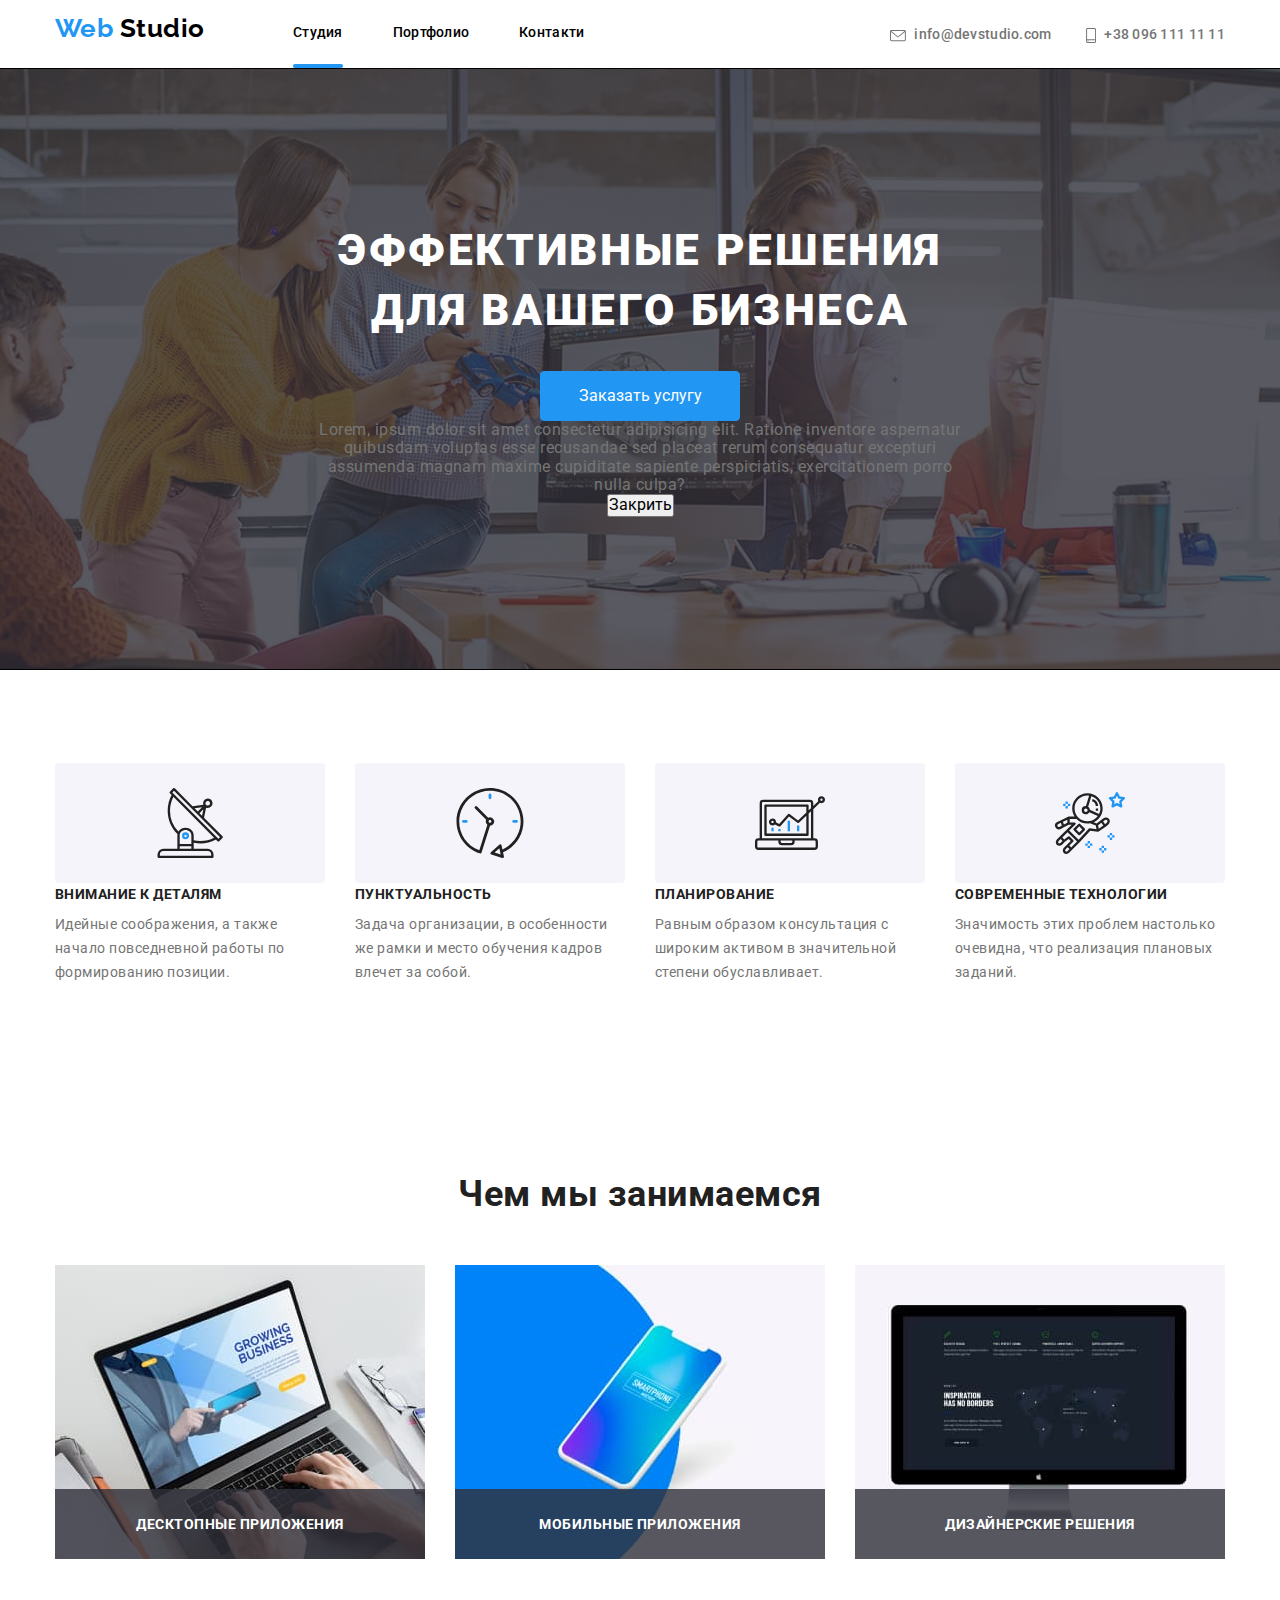
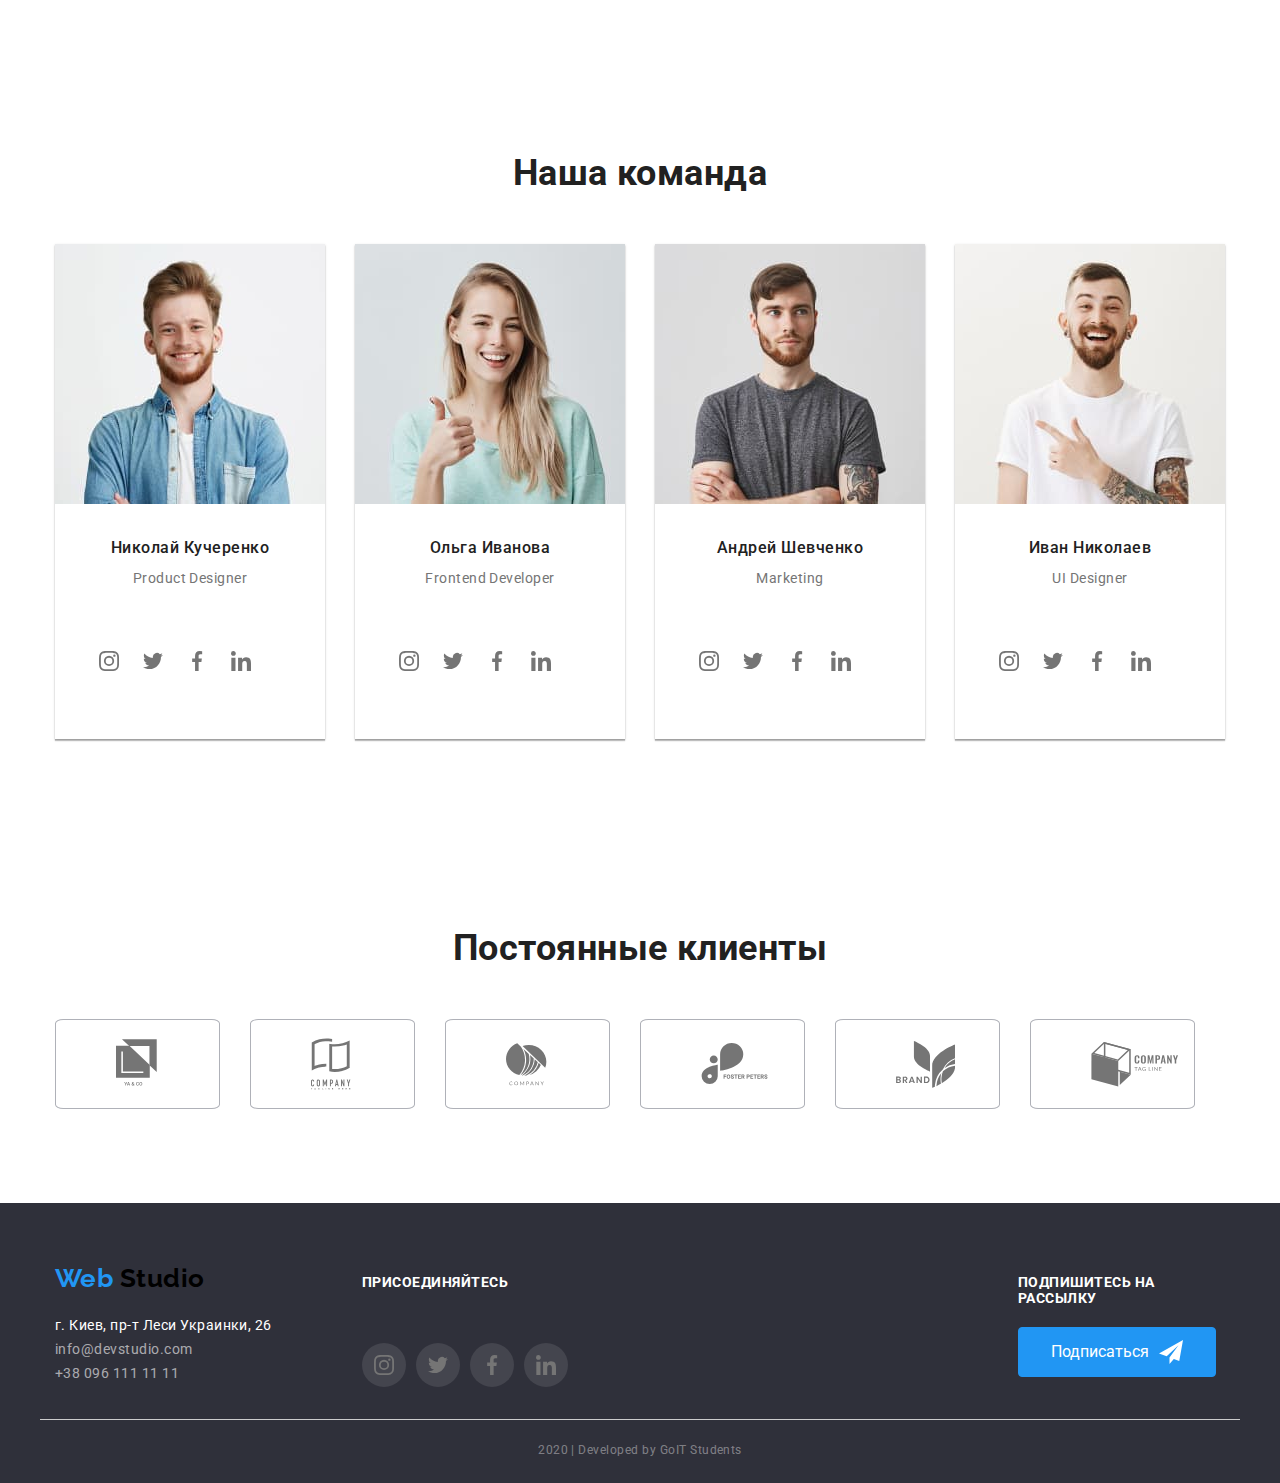
==== index.html @ a16005e5 "work 6 - script" ====
<!DOCTYPE html>
<html lang="en">
<head>
    <meta charset="UTF-8">
    <meta name="viewport" content="width=device-width, initial-scale=1.0">
    <title>Document</title>
    <link href="https://fonts.googleapis.com/css2?family=Raleway:wght@700&family=Roboto:wght@400;500;700;900&display=swap" rel="stylesheet">
    <link rel="stylesheet" href="https://cdnjs.cloudflare.com/ajax/libs/modern-normalize/0.6.0/modern-normalize.min.css">
    <link rel="stylesheet" href="./css/styles.css">
</head>
<body>
    <header class="container container-header">
        <nav class="container-nav">
            <a href="./index.html" class="logo">
                <span class="logo-blue">Web</span>
                <span class="logo-black">Studio</span>
            </a>
            <ul class="site-nav list">
                <li class="item"><a href="./index.html" class="link current link-current">Студия</a></li>
                <li class="item"><a href="./portfolio.html" class="link current">Портфолио</a></li>
                <li class="item"><a href="" class="link current">Контакти</a></li>
            </ul>
        </nav>
        <address class="contacts">
            <a href="mailto:info@devstudio.com" class="link contact">
                <svg class="icon-mail" width="16" height="12">
                    <use href="./images/sprite.svg#mail"></use>
                </svg>
                info@devstudio.com</a>
            <a href="tel:+38096111111" class="link contact">
                <svg class="icon-tel" width="10" height="15">
                    <use href="./images/sprite.svg#tel"></use>
                </svg>
                +38 096 111 11 11</a>
        </address>
    </header>
    <main>
        <section class="section-hero">
            <div class="container container-hero">
                <h1 class="hero-title">Эффективные решения для вашего бизнеса</h1>
                <button type="button" class="button" data-modal-open>Заказать услугу</button>
                
                <div class="backdrop is-hiden" data-modal>
                    <div class="modal">
                        <p>
                            Lorem, ipsum dolor sit amet consectetur adipisicing elit. Ratione inventore aspernatur quibusdam voluptas esse recusandae sed placeat rerum consequatur excepturi assumenda magnam maxime cupiditate sapiente perspiciatis, exercitationem porro nulla culpa?
                        </p>
                        <button data-modal-close>Закрить</button>
                    </div>
                </div>
            </div>
        </section>
        <section>
            <div class="container container-mesedg">
                <ul class="list">
                    <li class="list-item mesedg">
                        <svg class="icon-mesedg" width="70" height="70">
                            <use href="./images/sprite.svg#antena"></use>
                        </svg>
                        <h3 class="section-title">Внимание к деталям</h3>
                        <p class="section-text">Идейные соображения, а также начало повседневной работы по формированию позиции.</p>
                    </li>
                    <li class="list-item mesedg">
                        <svg class="icon-mesedg" width="70" height="70">
                            <use href="./images/sprite.svg#clock"></use>
                        </svg>
                        <h3 class="section-title">Пунктуальность</h3>
                        <p class="section-text">Задача организации, в особенности же рамки и место обучения кадров влечет за собой.</p>
                    </li>
                    <li class="list-item mesedg">
                        <svg class="icon-mesedg" width="70" height="70">
                            <use href="./images/sprite.svg#diagram"></use>
                        </svg>
                        <h3 class="section-title">Планирование</h3>
                        <p class="section-text">Равным образом консультация с широким активом в значительной степени обуславливает.</p>
                    </li>
                    <li class="list-item mesedg">
                        <svg class="icon-mesedg" width="70" height="70">
                            <use href="./images/sprite.svg#astronaut"></use>
                        </svg>
                        <h3 class="section-title">Современные технологии</h3>
                        <p class="section-text">Значимость этих проблем настолько очевидна, что реализация плановых заданий.</p>
                    </li>
                </ul>
            </div>
        </section>
        <section>
            <div class="container container-robota">
                <h2 class="section-titles robota">Чем мы занимаемся</h2>
                <ul class="list">
                    <li class="list-item program">
                        <img src="./images/box1.jpg" alt="" class="foto-program">
                        <div class="program-cod">
                            <h3><a href="" class="section-cod">Десктопные приложения</a></h3>
                        </div>
                    </li>
                    <li class="list-item program">
                        <img src="./images/box2.jpg" alt="" class="foto-program">
                        <div class="program-cod">
                            <h3><a href="" class="section-cod">Мобильные приложения</a></h3> 
                        </div>
                    </li>
                    <li class="list-item program">
                        <img src="./images/box3.jpg" alt="" class="foto-program">
                        <div class="program-cod">
                            <h3><a href="" class="section-cod">Дизайнерские решения</a></h3> 
                        </div>
                    </li>
                </ul>
            </div>
        </section>
        <section>
            <div class="container container-comanda">
                <h2 class="section-titles">Наша команда</h2>
                <ul class="site-nav list">
                    <li class="list-item fotos">
                        <img src="./images/comanda1.jpg" alt="" class="foto-name">
                        <h3 class="section-name">Николай Кучеренко</h3>
                        <p class="section-tex">Product Designer</p>
                        <ul class="list list-name">
                            <li>
                                <a href="" class="link social-link">
                                    <svg class="icon" width="20" height="20">
                                        <use href="./images/sprite.svg#instagram"></use>
                                    </svg>
                                </a>
                            </li>
                            <li>
                                <a href="" class="link social-link">
                                    <svg class="icon" width="20" height="20">
                                        <use href="./images/sprite.svg#twitter"></use>
                                    </svg>
                                 </a>
                            </li>
                            <li>
                                <a href="" class="link social-link">
                                    <svg class="icon" width="20" height="20">
                                        <use href="./images/sprite.svg#facebook"></use>
                                    </svg>
                                 </a>
                            </li>
                            <li>
                                <a href="" class="link social-link">
                                    <svg class="icon" width="20" height="20">
                                        <use href="./images/sprite.svg#linkedin"></use>
                                    </svg>
                                 </a>
                            </li> 
                        </ul>
                    </li>
                    <li class="list-item fotos">
                        <img src="./images/comanda2.jpg" alt="" class="foto-name">
                        <h3 class="section-name">Ольга Иванова</h3>
                        <p class="section-tex">Frontend Developer</p>
                        <ul class="list list-name">
                            <li>
                                <a href="" class="link social-link">
                                    <svg class="icon" width="20" height="20">
                                        <use href="./images/sprite.svg#instagram"></use>
                                    </svg>
                                </a>
                            </li>
                            <li>
                                <a href="" class="link social-link">
                                    <svg class="icon" width="20" height="20">
                                        <use href="./images/sprite.svg#twitter"></use>
                                    </svg>
                                 </a>
                            </li>
                            <li>
                                <a href="" class="link social-link">
                                    <svg class="icon" width="20" height="20">
                                        <use href="./images/sprite.svg#facebook"></use>
                                    </svg>
                                 </a>
                            </li>
                            <li>
                                <a href="" class="link social-link">
                                    <svg class="icon" width="20" height="20">
                                        <use href="./images/sprite.svg#linkedin"></use>
                                    </svg>
                                 </a>
                            </li>  
                        </ul>
                    </li>
                    <li class="list-item fotos">
                        <img src="./images/comanda3.jpg" alt="" class="foto-name">
                        <h3 class="section-name">Андрей Шевченко</h3>
                        <p class="section-tex">Marketing</p>
                        <ul class="list list-name">
                            <li>
                                <a href="" class="link social-link">
                                    <svg class="icon" width="20" height="20">
                                        <use href="./images/sprite.svg#instagram"></use>
                                    </svg>
                                </a>
                            </li>
                            <li>
                                <a href="" class="link social-link">
                                    <svg class="icon" width="20" height="20">
                                        <use href="./images/sprite.svg#twitter"></use>
                                    </svg>
                                 </a>
                            </li>
                            <li>
                                <a href="" class="link social-link">
                                    <svg class="icon" width="20" height="20">
                                        <use href="./images/sprite.svg#facebook"></use>
                                    </svg>
                                 </a>
                            </li>
                            <li>
                                <a href="" class="link social-link">
                                    <svg class="icon" width="20" height="20">
                                        <use href="./images/sprite.svg#linkedin"></use>
                                    </svg>
                                 </a>
                            </li> 
                        </ul>
                    </li>
                    <li class="list-item fotos">
                        <img src="./images/comanda4.jpg" alt="" class="foto-name">
                        <h3 class="section-name">Иван Николаев</h3>
                        <p class="section-tex">UI Designer</p>
                        <ul class="list list-name">
                            <li>
                                <a href="" class="link social-link">
                                    <svg class="icon" width="20" height="20">
                                        <use href="./images/sprite.svg#instagram"></use>
                                    </svg>
                                </a>
                            </li>
                            <li>
                                <a href="" class="link social-link">
                                    <svg class="icon" width="20" height="20">
                                        <use href="./images/sprite.svg#twitter"></use>
                                    </svg>
                                 </a>
                            </li>
                            <li>
                                <a href="" class="link social-link">
                                    <svg class="icon" width="20" height="20">
                                        <use href="./images/sprite.svg#facebook"></use>
                                    </svg>
                                 </a>
                            </li>
                            <li>
                                <a href="" class="link social-link">
                                    <svg class="icon" width="20" height="20">
                                        <use href="./images/sprite.svg#linkedin"></use>
                                    </svg>
                                 </a>
                            </li> 
                        </ul>
                    </li>
                </ul>
            </div>
        </section>
        <section>
            <div class="container container-client">
                <h2 class="section-titles clienty">Постоянные клиенты</h2>
                    <ul class="site-nav list clients">
                        <li class="list-item client">
                            <a href="aaa" class="box-icon">
                                <svg class="icon-logo" width="45" height="50">
                                    <use href="./images/sprite.svg#logo1"></use>
                                </svg>
                            </a>
                        </li>
                        <li class="list-item client">
                            <a href="aaa" class="box-icon">
                                <svg class="icon-logo" width="40" height="52">
                                    <use href="./images/sprite.svg#logo2"></use>
                                </svg>
                            </a>
                        </li>
                        <li class="list-item client">
                            <a href="aaa" class="box-icon">
                                <svg class="icon-logo" width="41" height="43">
                                    <use href="./images/sprite.svg#logo3"></use>
                                </svg>
                            </a>
                        </li>
                        <li class="list-item client">
                            <a href="aaa" class="box-icon">
                                <svg class="icon-logo" width="80" height="42">
                                    <use href="./images/sprite.svg#logo4"></use>
                                </svg>
                            </a>
                        </li>
                        <li class="list-item client">
                            <a href="aaa" class="box-icon">
                                <svg class="icon-logo" width="59" height="47">
                                    <use href="./images/sprite.svg#logo5"></use>
                                </svg>
                            </a>
                        </li>
                        <li class="list-item client">
                            <a href="aaa" class="box-icon">
                                <svg class="icon-logo" width="88" height="45">
                                    <use href="./images/sprite.svg#logo6"></use>
                                </svg>
                            </a>
                        </li>
                    </ul>
            </div>
        </section>
    </main>
    <footer class="footer">
        <div class="container page-footer">
            <div class="container-address">
                <a href="./index.html" class="logo logo-footer">
                    <span class="logo-blue">Web</span>
                    <span class="logo-black">Studio</span>
                </a>
                <address>
                    <ul>
                        <li class="lis"><p class="footer-address">г. Киев, пр-т Леси Украинки, 26</p></li>
                        <li class="lis"><a href="mailto:info@devstudio.com" class="footer-contact">info@devstudio.com</a></li>
                        <li class="lis"><a href="tel:+38096111111" class="footer-contact">+38 096 111 11 11</a></li>
                    </ul>
                </address>
            </div>
            <div class="inst">
                <h3 class="footer-title insts">Присоединяйтесь</h3>
                <ul class="site-nav list">
                    <li class="list-icons">
                        <a href="" class="link social-link icons">
                            <svg class="icon" width="20" height="20">
                                <use href="./images/sprite.svg#instagram"></use>
                            </svg>
                        </a>
                    </li>
                    <li class="list-icons">
                        <a href="" class="link social-link icons">
                            <svg class="icon" width="20" height="20">
                                <use href="./images/sprite.svg#twitter"></use>
                            </svg>
                         </a>
                    </li>
                    <li class="list-icons">
                        <a href="" class="link social-link icons">
                            <svg class="icon" width="20" height="20">
                                <use href="./images/sprite.svg#facebook"></use>
                            </svg>
                         </a>
                    </li>
                    <li class="list-icons">
                        <a href="" class="link social-link icons">
                            <svg class="icon" width="20" height="20">
                                <use href="./images/sprite.svg#linkedin"></use>
                            </svg>
                         </a>
                    </li> 
                </ul>   
            </div>
            <div class="mail">
                <h3 class="footer-title mails">Подпишитесь на рассылку</h3>
                <button type="button" class="buttons">Подписаться
                    <svg class="icon-send" width="24" height="24">
                        <use href="./images/sprite.svg#send"></use>
                    </svg> 
                </button>
            </div>
        </div>
        <p class="avtor">2020 | Developed by GoIT Students</p>
    </footer>
    <script src="./js/modal.js"></script>
</body>
</html>
---- css/styles.css ----
:root {
    --primary-text-color: #757575;
    --title-text-color: #212121;
    --accent-color: #2196F3;
    --primary-white-color: #ffffff;
    --link-color: #000000;
    --timing-function: cubic-bezier(0.4, 0, 0.2, 1);
    --timing: 250ms;
}

/*Стили для index.html*/
* {
    margin: 0;
    padding: 0;
    box-sizing: border-box;
}

body {
    background-color: var(--primary-white-color);
    color: var(--primary-text-color);
    font-family: Roboto;
    letter-spacing: 0.03em;
}

.list {
    display: flex;
    padding-top: 0;
    padding-bottom: 0;
    padding-left: 0;
    padding-right: 0;
    list-style: none;
}

.list-item {
    box-sizing: border-box;
    margin-left: 30px;
}

.container {
    width: 1200px;
    padding-left: 15px;
    padding-right: 15px;
}

.container-header {
    display: flex;
    align-items: center;
    margin-left: auto;
    margin-right: auto;
}

.container-nav {
    display: flex;
    align-items: baseline;
}

a {
    text-decoration: none;
    transition: color var(--timing), var(--timing-function), fill var(--timing), var(--timing-function);
}

a:hover {
    color: var(--accent-color);
}

a:hover svg {
    fill: var(--accent-color);
}

a:hover .icon {
    fill: var(--primary-white-color);
}

.logo {
    width: 153px;
    margin-right: 85px;
    margin-bottom: 25px;

    color: var(--link-color);
    font-family: Raleway;
    font-weight: bold;
    font-size: 26px;
    line-height: 1.19;
}

.logo-blue {
    color: var(--accent-color);
}

.logo-black {
    color: var(--link-color);
}

.site-nav .item {
    margin-right: 50px;
}

.site-nav .item:last-child {
    margin-right: 0;
}

.site-nav .link {
    display: block;
    margin-top: 32px;
    margin-bottom: 32px;

    color: var(--link-color);
    font-weight: 500;
    font-size: 14px;
    line-height: 1.14px;
    letter-spacing: 0.02em;
    transition: color var(--timing), var(--timing-function);
}

.site-nav .link:hover,
.site-nav .link:focus {
    color: var(--accent-color);
}

.site-nav .link .current {
    color: var(--accent-color);
}

.current {
    position: relative;
}

.current::after {
    content: "";
    position: absolute;
    display: block;
    width: 100%;
    height: 4px;
    left: 0;
    top: 32px;
    border-radius: 2px;
    background-color: var(--accent-color);
    transition: opacity 250ms var(--timing-function);
    opacity: 0;
}

.current:hover::after,
.current:focus::after {
    opacity: 1;
}

.link-current:after  {
    content: "";
    position: absolute;
    display: block;
    height: 4px;
    left: 0;
    top: 32px;
    border-bottom: 2px solid var(--accent-color);
    opacity: 1;
}

.contacts {
    margin-left: auto;
}

.contact {
    margin-right: 30px;
    margin-top: 32px;
    margin-bottom: 32px;

    color: var(--primary-text-color);
    font-family: Roboto;
    font-weight: 500;
    font-size: 14px;
    line-height: 1.14;
    letter-spacing: 0.02em;
    font-style: normal;
    transition: color var(--timing), var(--timing-function);
}

.contact:last-child {
    margin-right: 0;
}

.contact:hover,
.contact:focus {
    color: var(--accent-color);
}

.icon-mail,
.icon-tel {
    fill: var(--primary-text-color);
    margin-right: 5px;
    vertical-align: middle;
}

/*Контейнери*/

.section-hero {
    max-width: 1600px;
    height: 600px;
    display: flex;
    margin-left: auto;
    margin-right: auto;
    outline: 1px solid black;
    background-color: #000000;
    background-image: linear-gradient(
        to right,
        rgba(47, 48, 58, 0.8),
        rgba(47, 48, 58, 0.8)
        ),
        url("../images/Header.jpg");
    background-repeat: no-repeat;
    background-position: center;
    background-size: cover;   
}

.container-hero {
    margin: auto;
    max-width: 696px;
    text-align: center;
}

.hero-title {
    margin-bottom: 30px;
    color: var(--primary-white-color);
    font-weight: 900;
    font-size: 44px;
    line-height: 1.36;
    text-align: center;
    letter-spacing: 0.06em;
    text-transform: uppercase;   
}

.button {
    display: inline-block;
    min-width: 200px;
    height: 50px;

    color: var(--primary-white-color);
    border: 1px solid var(--accent-color);
    border-radius: 4px;
    background-color: var(--accent-color);
    text-align: center;
}

.button.primary {
    color: var(--primary-white-color);
    background: var(--accent-color);
}

.button.secondary {
    color: var(--accent-color);
    background-color: var(--primary-white-color);
}

.container-mesedg {
    display: flex;
    margin-left: auto;
    margin-right: auto;
    text-align: center;
    justify-content: space-between;
    padding-top: 94px;
    padding-bottom: 94px;
}

.mesedg {
    width: calc((100% - 30px * 3) / 4);
    margin-right: 30px;
    margin-left: 0;
    justify-content: center;
    align-items: center;
}

.mesedg:last-child {
    margin-right: 0;
}

.icon-mesedg {
    width: 270px;
    height: 120px;
    background: #F5F4FA;
    border-radius: 4px;
    padding-top: 25px;
    padding-bottom: 25px;
}

.section-title {
    width: 270px;
    text-align: left;
    margin-bottom: 10px;
    
    color: var(--title-text-color);
    font-weight: 700;
    font-size: 14px;
    line-height: 1.14;
    text-transform: uppercase;
}

.section-text {
    width: 270px;
    text-align: left;

    color: var(--primary-text-color);
    font-weight: 400;
    font-size: 14px;
    line-height: 1.71;
}

.container-robota {
    margin-left: auto;
    margin-right: auto;
    text-align: center;
    padding-top: 94px;
    padding-bottom: 94px;
}

.section-titles {
    margin-bottom: 50px;

    color: var(--title-text-color);
    font-weight: 700;
    font-size: 36px;
    line-height: 1.17;
    text-align: center;
}

.program {
    width: calc((100% - 30px * 2) / 3);
    margin-right: 30px;
    margin-left: 0;
    position: relative;
}  

.foto-program {
    width: 370px;
    height: 294px;
}

.program-cod {
    position: absolute;
    top: 294px;
    left: 0;
    width: 370px;
    height: 70px;
    background-color: rgba(47, 48, 58, 0.8);
    transform: translateY(-100%);
}

.section-cod {
    display: flex;
    margin-top: 27px;
    margin-bottom: 27px;

    color: var(--primary-white-color);
    font-weight: 700;
    font-size: 14px;
    line-height: 16px;
    text-align: center;
    text-transform: uppercase;
    justify-content: center;
    align-items: center;
}

.container-comanda {
    margin-left: auto;
    margin-right: auto;
    text-align: center;
    padding-top: 94px;
    padding-bottom: 94px;
}

.comanda {
    width: 264px;
}

.fotos {
    width: calc((100% - 30px * 3) / 4);
    margin-right: 30px;
    margin-left: 0;
    box-shadow: 0px 2px 1px rgba(0, 0, 0, 0.2), 0px 1px 1px rgba(0, 0, 0, 0.14), 0px 1px 3px rgba(0, 0, 0, 0.12);
}

.fotos:last-child {
    margin-right: 0;
}

.foto-name {
    width: 270px;
    height: 260px;
    margin-bottom: 30px;
}

.section-name {
    margin-bottom: 10px;
    margin-right: auto;
    margin-left: auto;


    color: var(--title-text-color);
    font-weight: 500;
    font-size: 16px;
    line-height: 1.19;
    text-align: center;
}

.section-tex {
    margin-bottom: 16px;
    margin-left: auto;
    margin-right: auto;

    color: var(--primary-text-color);
    font-weight: 400;
    font-size: 14px;
    line-height: 1.71;
    text-align: center;
}

.list-name {
    width: 206px;
    margin-bottom: 24px;
    margin-left: 32px;
}

.social-link {
    display: inline-flex;
    width: 44px;
    height: 44px;
    border-radius: 50%;
    background-color: var(--primary-white-color);
    align-items: center;
    padding-top: 12px;
    transition: background-color var(--timing), var(--timing-function);
}

.social-link:hover {
    background-color: var(--accent-color);
}

.icon {
    fill: var(--primary-text-color);
}

.container-client {
    margin-left: auto;
    margin-right: auto;
    text-align: center;
    padding-top: 94px;
    padding-bottom: 94px;
}

.clients {
    display: flex;
    margin-left: auto;
    margin-right: auto;
}

.client {
    width: 170px;
    margin-right: 30px;
    margin-left: 0;
}

.box-icon {
    display: flex;
    height: 90px;
    border: 0.1px solid #AFB1B8;
    border-radius: 5%;
    align-items: center;
    padding-left: 60px;
    transition: border var(--timing), var(--timing-function);
}

.box-icon:hover {
    border: 0.1px solid var(--accent-color);
    border-radius: 5%;
}

.icon-logo {
    fill: var(--primary-text-color);
}


/*Футер*/

.footer {
    color: var(--primary-white-color);
    background-color:  #2F303A;
}

.page-footer {
    display: flex;
    justify-content: space-between;
    align-items: baseline;
    border-bottom: 1px solid #ccc;
    margin-left: auto;
    margin-right: auto;
}

.logo-footer {
    display: block;
    width: 153px;
    margin-bottom: 20px;
}

.lis {
    list-style: none;
}

.footer-address {
    width: 231px;

    color: var(--primary-white-color);
    font-weight: 400;
    font-size: 14px;
    line-height: 1.71;
    font-style: normal;
}

.footer-contact {
    width: 231px;

    color: rgba(255, 255, 255, 0.6);
    font-weight: 400;
    font-size: 14px;
    line-height: 1.71;
    font-style: normal;
}

.inst {
    display: block;
    width: 206px;
    margin-left: 69px;
    margin-top: 72px;
}

.footer-title {
    color: var(--primary-white-color);
    font-weight: 700;
    font-size: 14px;
    line-height: 1.14;
    text-transform: uppercase;
}

.insts {
    width: 145px;
    margin-bottom: 20px;
}

.list-icons {
    margin-right: 10px;
}

.icons {
    background: rgba(255, 255, 255, 0.1);
    padding-left: 12px;
}

 .mail {
    display: block;
    width: 570px;
    margin-left: 450px;
 }

 .mails {
    width: 219px;
    margin-bottom: 20px;
    padding-left: 0;
 }

 .buttons {
    display: inline-flex;
    border-radius: 4px;
    padding: 10px 32px;
    max-width: 200px;
    height: 50px;

    color: var(--primary-white-color);
    border: 1px solid var(--accent-color);
    background-color: var(--accent-color);
    text-align: center;
    align-items: center;
    cursor: pointer;
}

.icon-send {
    fill: var(--primary-white-color);
    margin-left: 10px;
}

.avtor {
    display: block;
    width: 310px;
    padding-top: 18px;
    padding-bottom: 21px;
    margin: auto;
    
    
    color: rgba(255, 255, 255, 0.4);
    font-size: 12px;
    line-height: 2;
    text-align: center;
}


/*Стили для portfolio
.html*/

.container-work {
    margin-left: auto;
    margin-right: auto;
    text-align: center;
    padding-top: 93px;
    padding-bottom: 94px;
}

.wors {
    display: none;
}

.work-buttons {
    width: 611px;
    margin-bottom: 34px;
    margin-left: auto;
    margin-right: auto;
}

.list-button {
    margin-right: 8px;
    margin-left: 0;
}

.work-button {
    min-width: 128px;
    height: 38px;

    color: var(--title-text-color);
    font-weight: 500;
    font-size: 16px;
    line-height: 1.62;
    text-align: center;
    border: none;
    cursor: pointer;
    transition: background-color var(--timing), var(--timing-function), color var(--timing), var(--timing-function);
}

.work-button:hover,
.work-button:focus {
    color: var(--primary-white-color);
    background-color: var(--accent-color);
}
.flex-container {
    display: flex;
    flex-wrap: wrap;
    margin: -15px;
}

.flex-element {
    width: 370px;
    height: 404px;
    margin: 15px;
    border: 1px solid #EEEEEE;
    overflow: hidden;
    position: relative;
}

.product-foto {
    background-color: rgba(255, 255, 255, 0.4);
    overflow: hidden;
    position: relative;
}

.product-foto::before {
    display: inline-block;
    content: "";
    position: absolute;
    top: 0;
    left: 0;
    width: 100%;
    height: 100%;
    background-color: rgba(33, 150, 243, 0.9);
    transform: translateY(100%);
    transition: transform 250ms var(--timing-function);
    opacity: 0;
}

.flex-element:hover .product-foto::before {
    transform: translateY(0);
    opacity: 1;
}

.product-overlay {
    position: absolute;
    padding-top: 63px;
    left: 0;
    top: 0;
    width: 100%;
    height: 100%;
    transform: translateY(100%);
    transition: transform 250ms var(--timing-function);
    opacity: 0;
}

.flex-element:hover .product-overlay {
    transform: translateY(0);
    opacity: 1;
    box-shadow: 1px 4px 6px rgba(0, 0, 0, 0.16), 0px 4px 4px rgba(0, 0, 0, 0.06), 0px 1px 1px rgba(0, 0, 0, 0.12);
}

.work-title {
    width: 322px;
    margin-top: 0;
    margin-bottom: 4px;
    margin-right: 24px;
    margin-left: 24px;

    color: var(--title-text-color);
    font-weight: 700;
    font-size: 18px;
    line-height: 2.0;
    letter-spacing: 0.06em;
    text-align: left;
}

.work-name {
    width: 322px;
    margin-top: 0;
    margin-bottom: 20px;
    margin-right: 24px;
    margin-left: 24px;

    color: var(--primary-text-color);
    font-weight: 400;
    font-size: 16px;
    line-height: 1.187;
    text-align: left;
}

.text {
    width: 332px;
    margin-top: auto;
    margin-bottom: auto;
    margin-right: 24px;
    margin-left: 24px;

    color: var(--primary-white-color);
    font-weight: 400;
    font-size: 18px;
    line-height: 1.56;
    text-align: left;
}
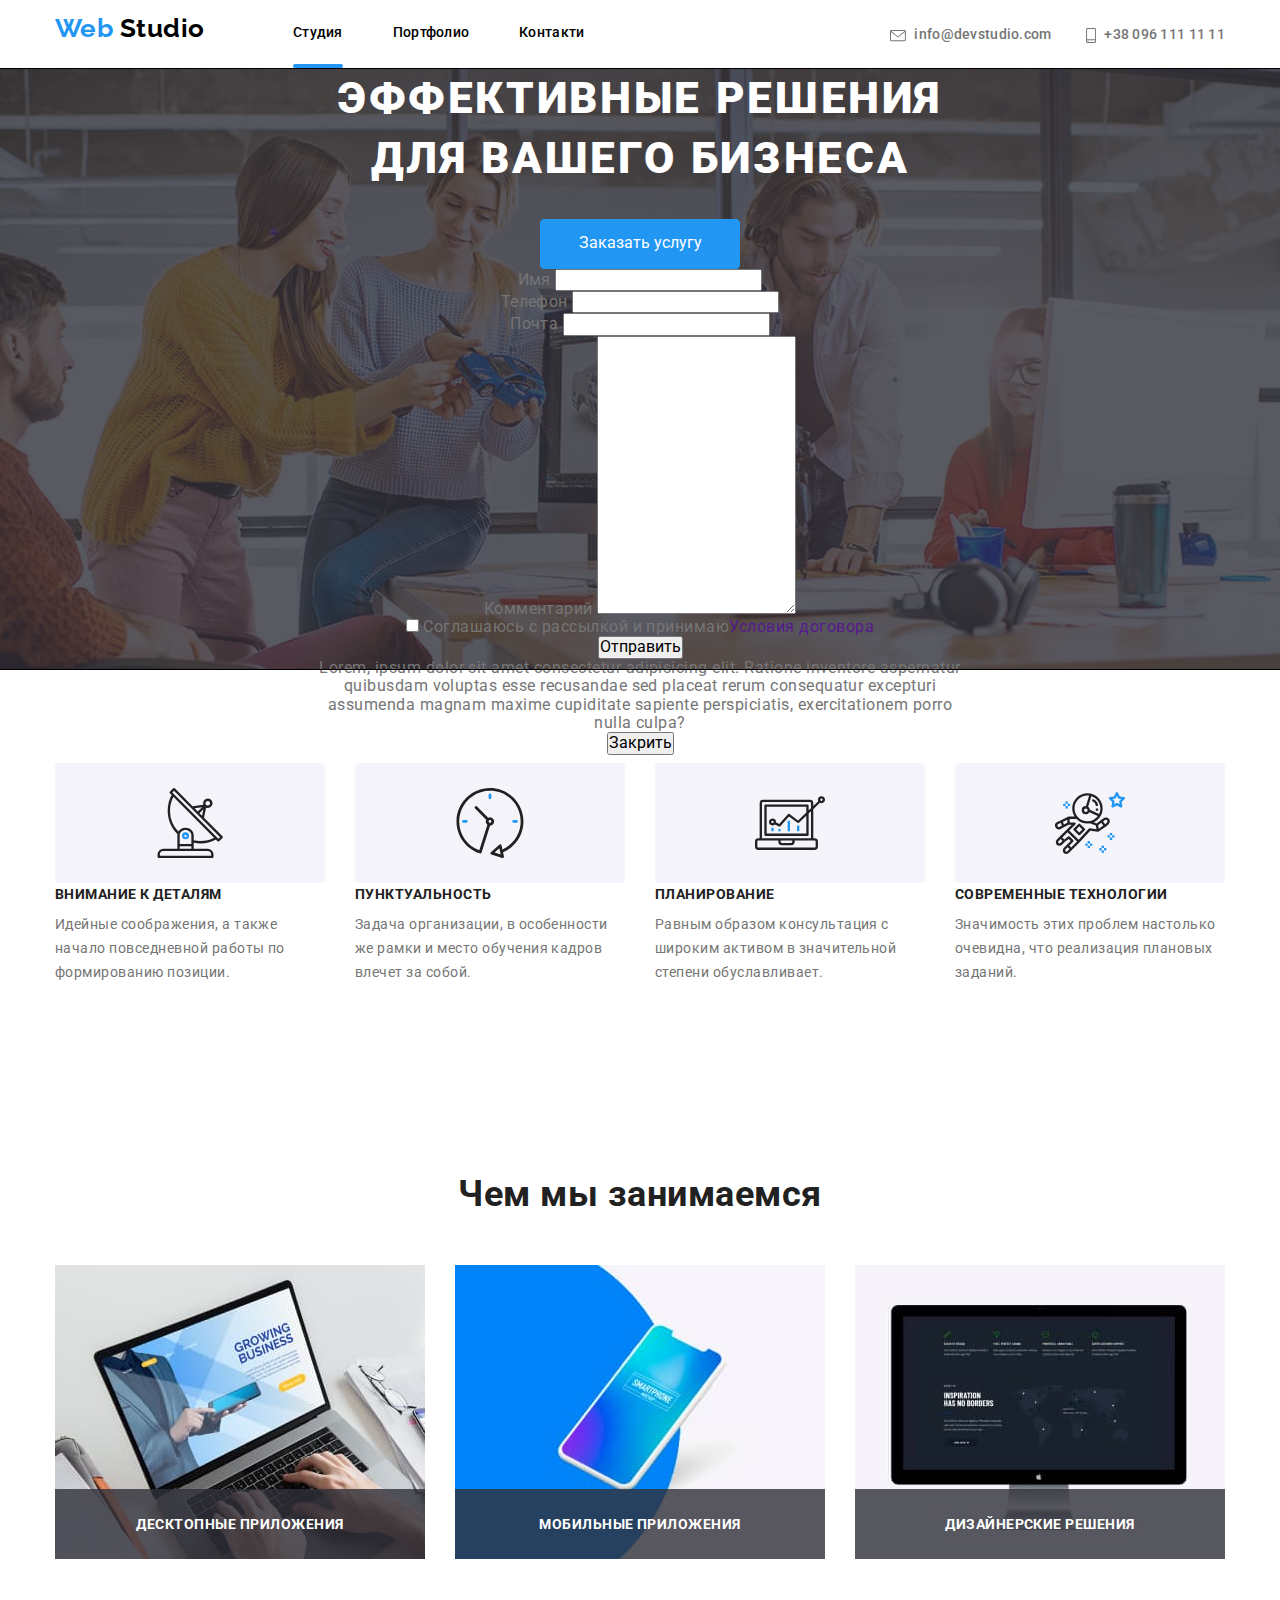
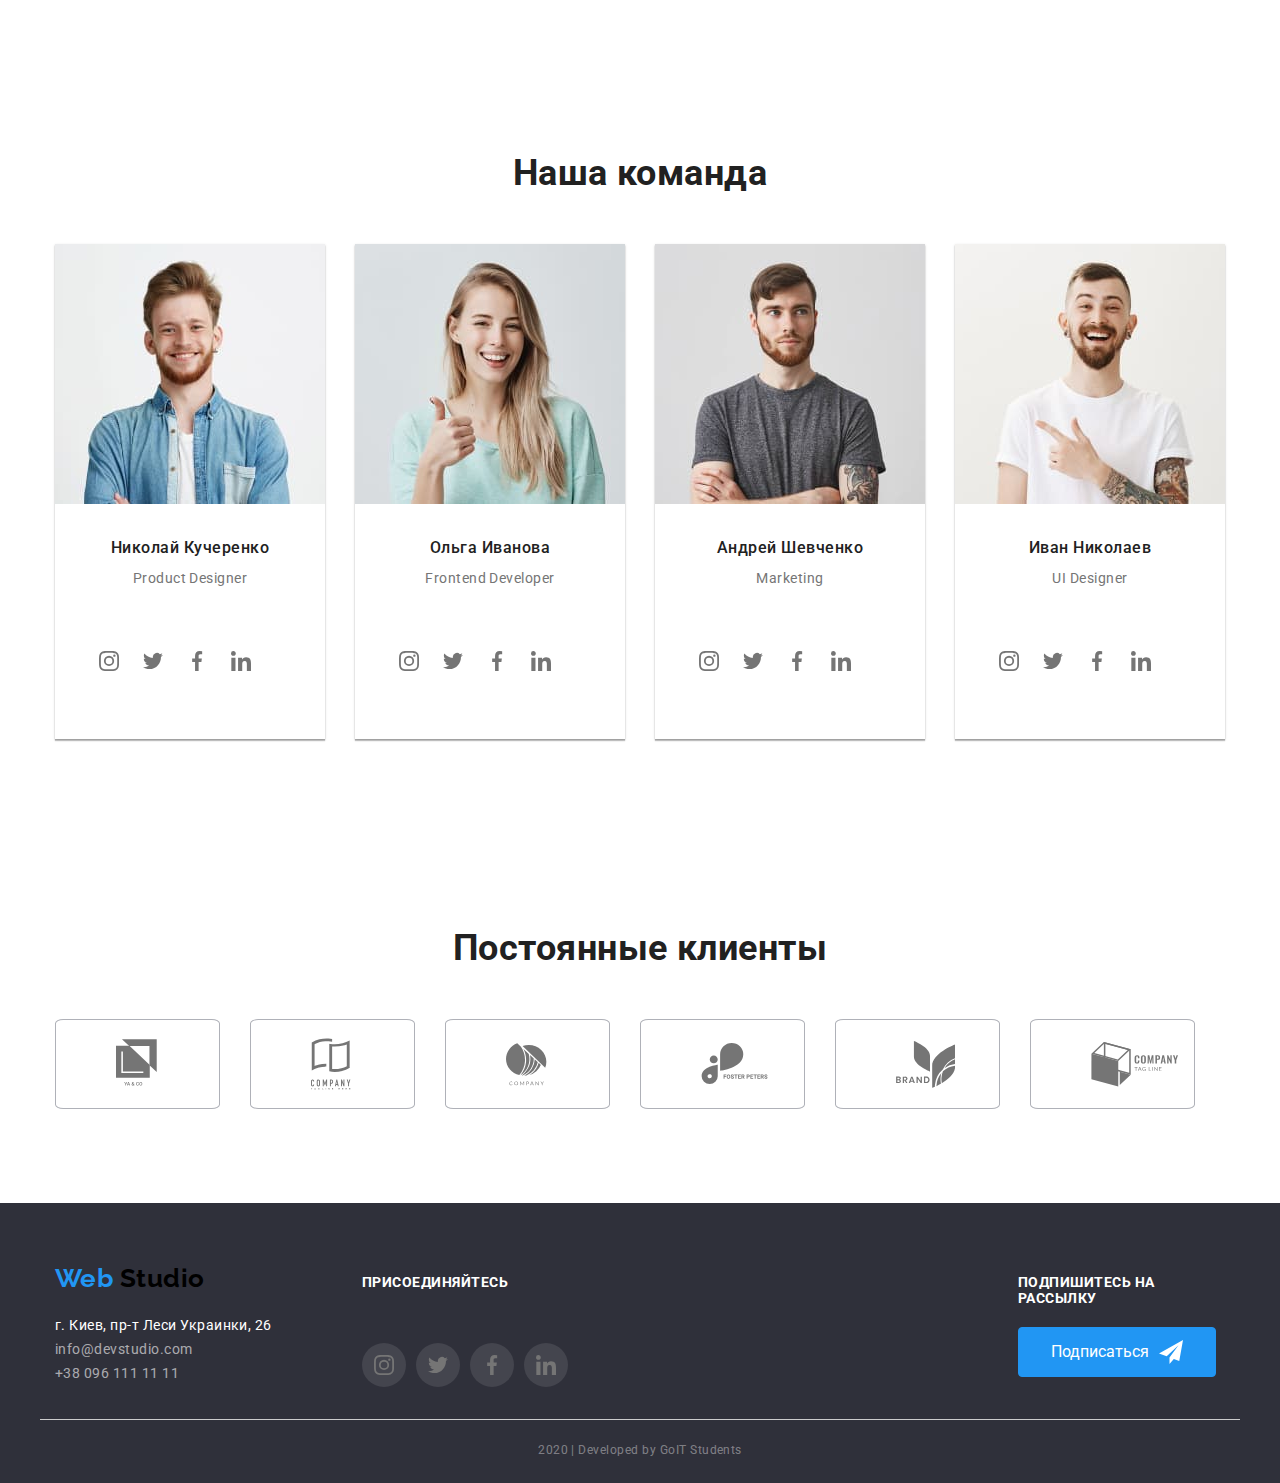
==== commit 3b8782ce: "work 6 - forma" ====
--- a/index.html
+++ b/index.html
@@ -40,7 +40,28 @@
                 <h1 class="hero-title">Эффективные решения для вашего бизнеса</h1>
                 <button type="button" class="button" data-modal-open>Заказать услугу</button>
                 
-                <div class="backdrop is-hiden" data-modal>
+                    <form class="js-speaker-form">
+                        <label for="name">Имя</label>
+                        <input type="text" name="name" id="name" />
+                        <br>
+                        <label for="tel">Телефон</label>
+                        <input type="tel" name="tel" id="tel" />
+                        <br>
+                        <label for="mail">Почта</label>
+                        <input type="email" name="mail" id="mail" />
+                        <br>
+                        <label for="comment">Комментарий</label>
+                        <textarea name="comment" id="comment" rows="15"></textarea>
+                        <br>
+                        <input type="checkbox" name="" id="policy">
+                        <label for="policy">Соглашаюсь с рассылкой и принимаю<a href="">Условия договора</a></label>
+                        <br>
+                        <button type="submit">Отправить</button>
+
+                    </form>
+
+
+                <div class="backdrop is-hidden" data-modal>
                     <div class="modal">
                         <p>
                             Lorem, ipsum dolor sit amet consectetur adipisicing elit. Ratione inventore aspernatur quibusdam voluptas esse recusandae sed placeat rerum consequatur excepturi assumenda magnam maxime cupiditate sapiente perspiciatis, exercitationem porro nulla culpa?
--- a/css/styles.css
+++ b/css/styles.css
@@ -22,6 +22,10 @@
     letter-spacing: 0.03em;
 }
 
+.textarea {
+    resize: none;
+}
+
 .list {
     display: flex;
     padding-top: 0;
@@ -114,10 +118,6 @@
 
 .site-nav .link:hover,
 .site-nav .link:focus {
-    color: var(--accent-color);
-}
-
-.site-nav .link .current {
     color: var(--accent-color);
 }
 
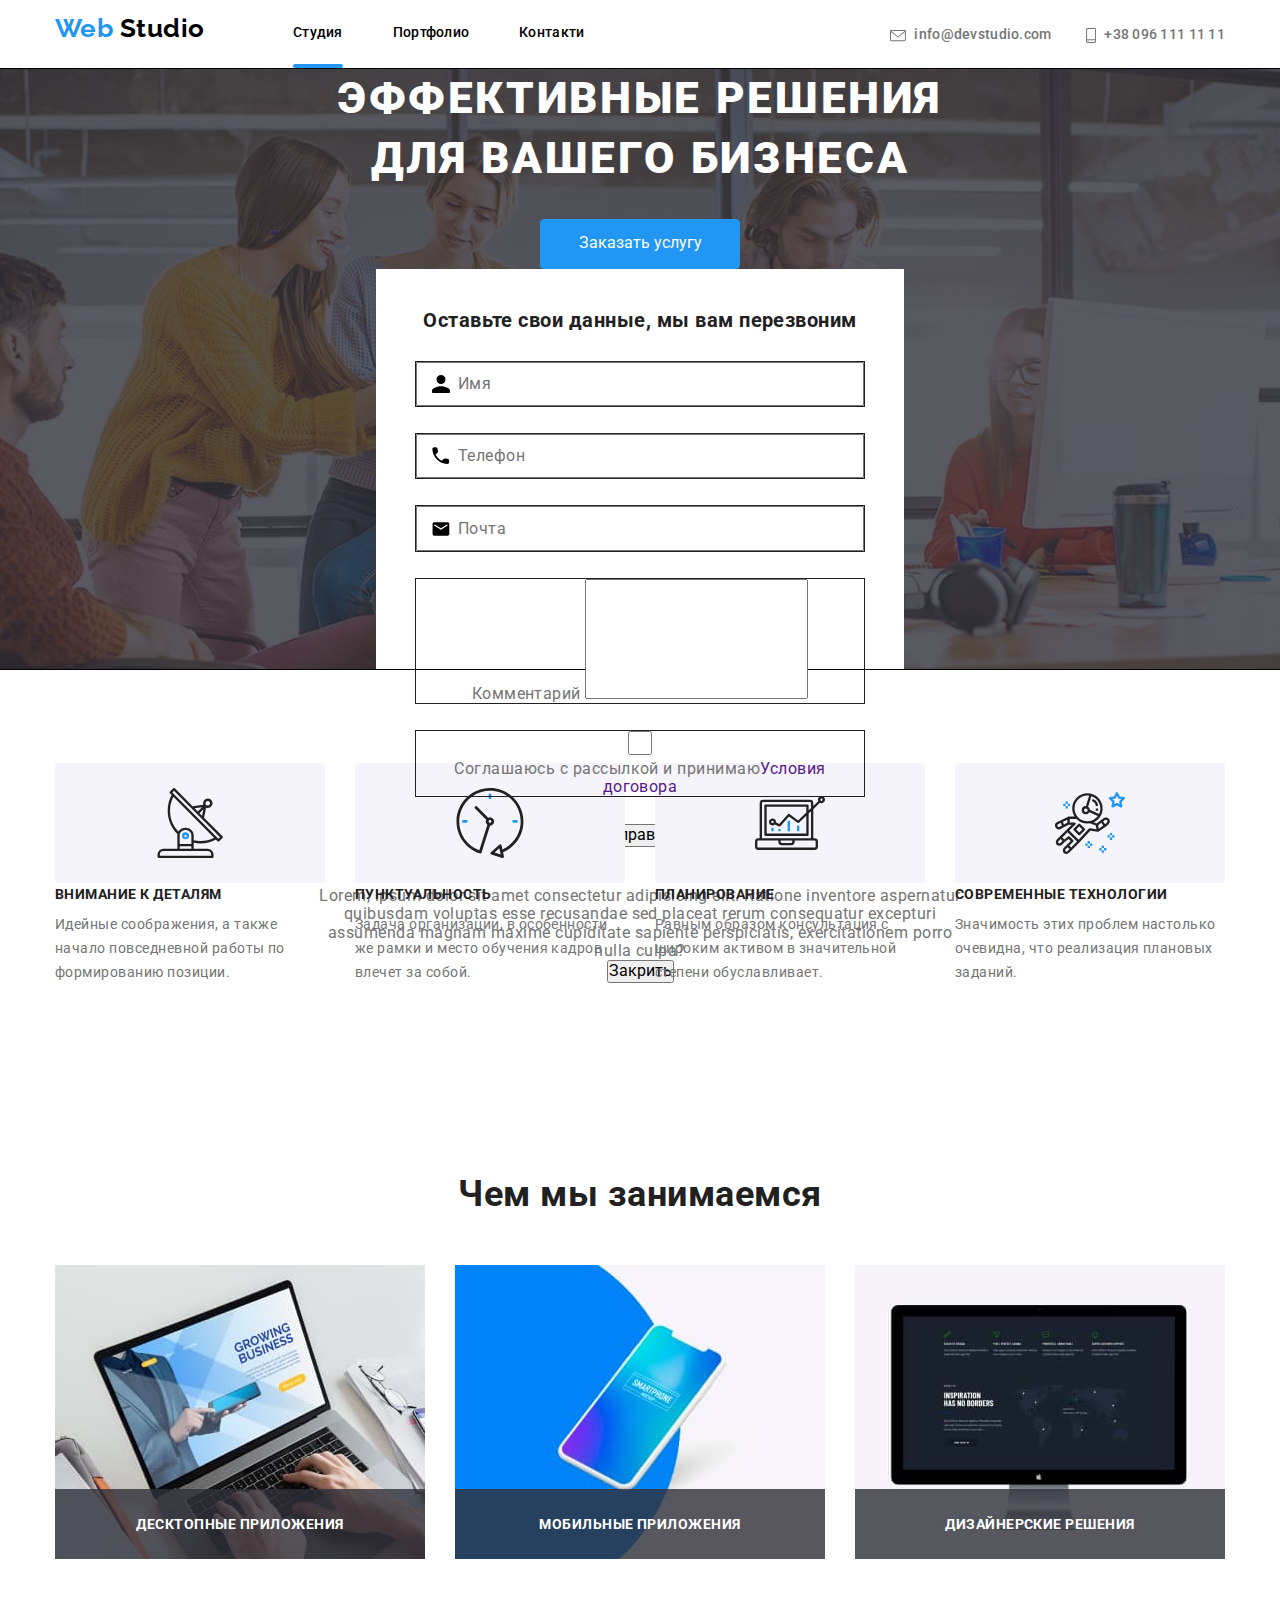
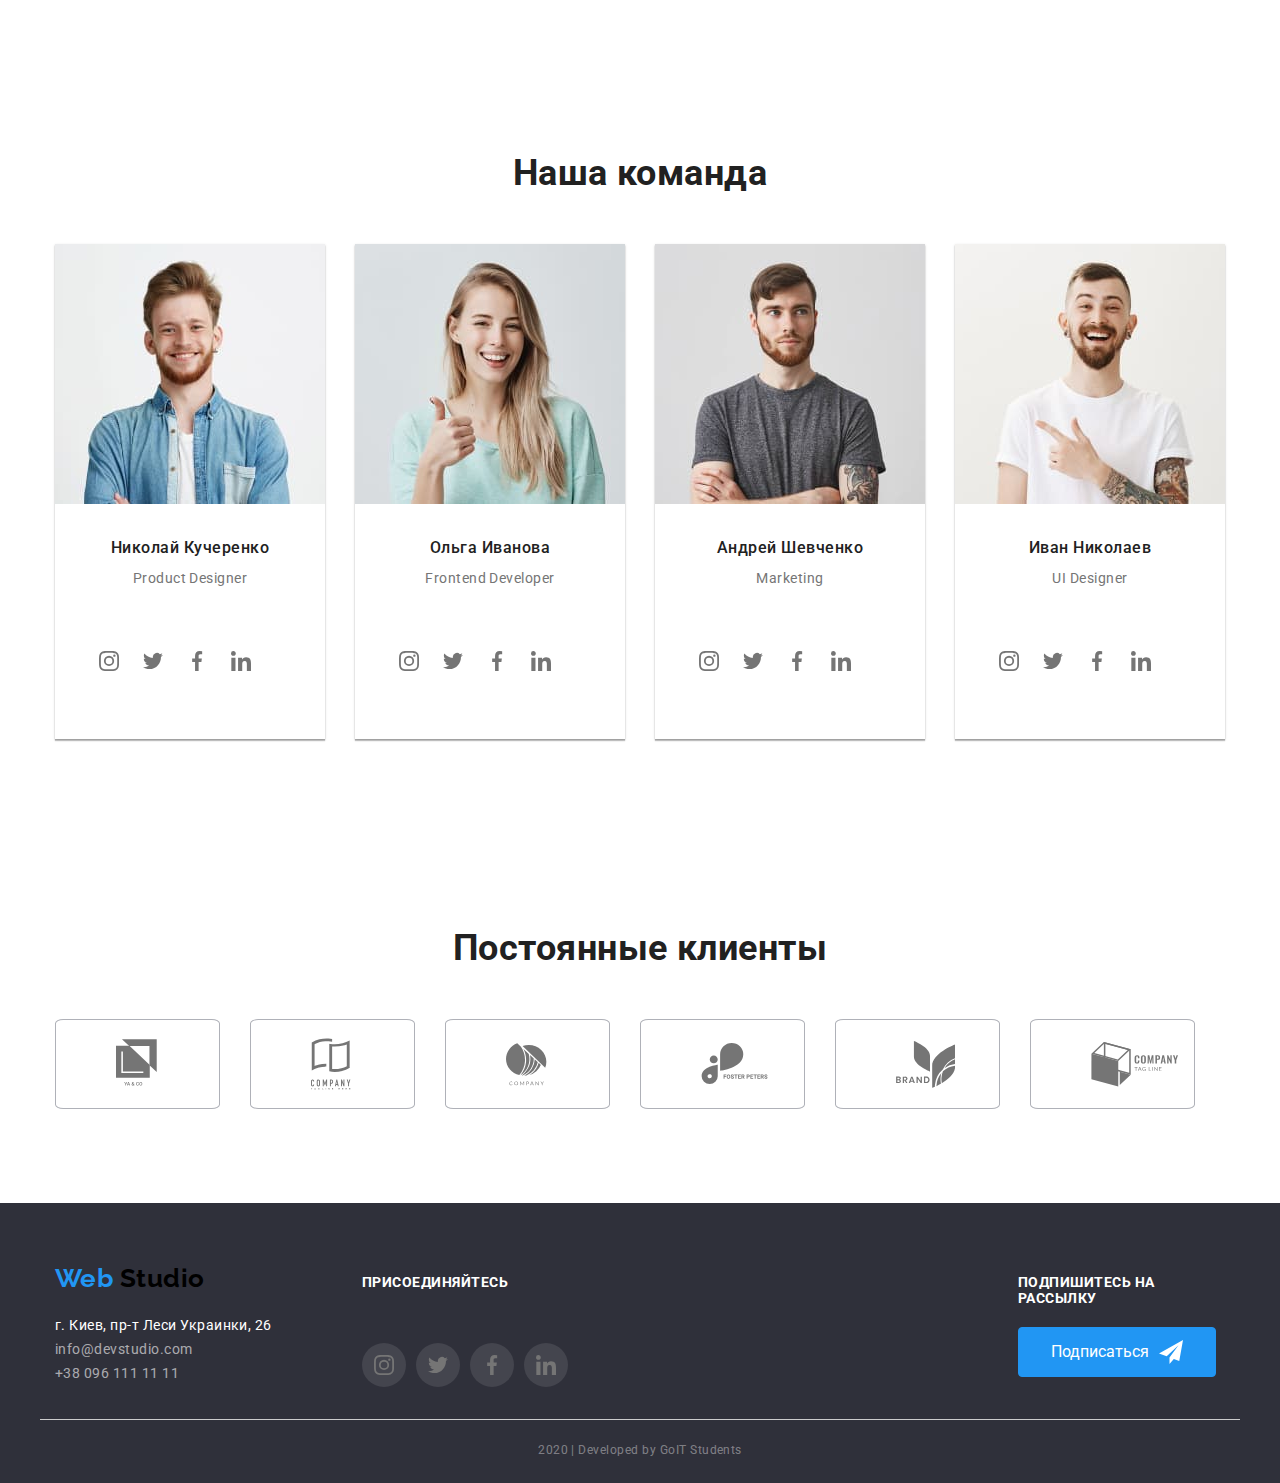
==== commit 31e23a2a: "work 6 - modalka" ====
--- a/index.html
+++ b/index.html
@@ -39,28 +39,39 @@
             <div class="container container-hero">
                 <h1 class="hero-title">Эффективные решения для вашего бизнеса</h1>
                 <button type="button" class="button" data-modal-open>Заказать услугу</button>
-                
-                    <form class="js-speaker-form">
-                        <label for="name">Имя</label>
-                        <input type="text" name="name" id="name" />
-                        <br>
-                        <label for="tel">Телефон</label>
-                        <input type="tel" name="tel" id="tel" />
-                        <br>
-                        <label for="mail">Почта</label>
-                        <input type="email" name="mail" id="mail" />
-                        <br>
-                        <label for="comment">Комментарий</label>
-                        <textarea name="comment" id="comment" rows="15"></textarea>
-                        <br>
-                        <input type="checkbox" name="" id="policy">
-                        <label for="policy">Соглашаюсь с рассылкой и принимаю<a href="">Условия договора</a></label>
-                        <br>
+                    <form class="form js-speaker-form">
+                        <p class="form-title">Оставьте свои данные, мы вам перезвоним</p>
+                        <div class="form-field">
+                            <input class="form-input" type="text" name="name" id="name" placeholder=" " />
+                            <label for="name" class="form-label">Имя</label>
+                            <svg class="form-icon" width="18" height="18">
+                                <use href="./images/symbol-defs.svg#people"></use>
+                            </svg>
+                        </div>
+                        <div class="form-field">
+                            <input class="form-input" type="tel" name="tel" id="tel" placeholder=" " />
+                            <label for="tel" class="form-label">Телефон</label>
+                            <svg class="form-icon" width="18" height="18">
+                                <use href="./images/symbol-defs.svg#telefone"></use>
+                            </svg>
+                        </div>
+                        <div class="form-field">
+                            <input class="form-input" type="email" name="mail" id="mail" placeholder=" " />
+                            <label for="mail" class="form-label">Почта</label>
+                            <svg class="form-icon" width="18" height="18">
+                                <use href="./images/symbol-defs.svg#envelope"></use>
+                            </svg>
+                         </div>
+                        <div class="form-field">
+                            <label for="comment">Комментарий</label>
+                            <textarea name="comment" id="comment" rows="15" class="comment textarea"></textarea>
+                        </div>
+                        <div class="form-field">
+                            <input type="checkbox" name="" id="policy" class="checkbox">
+                            <label for="policy">Соглашаюсь с рассылкой и принимаю<a href="">Условия договора</a></label>
+                        </div>
                         <button type="submit">Отправить</button>
-
-                    </form>
-
-
+                </form>
                 <div class="backdrop is-hidden" data-modal>
                     <div class="modal">
                         <p>
--- a/css/styles.css
+++ b/css/styles.css
@@ -20,10 +20,6 @@
     color: var(--primary-text-color);
     font-family: Roboto;
     letter-spacing: 0.03em;
-}
-
-.textarea {
-    resize: none;
 }
 
 .list {
@@ -250,6 +246,87 @@
     background-color: var(--primary-white-color);
 }
 
+.form {
+    width: 528px;
+    margin-left: auto;
+    margin-right: auto;
+    padding: 40px;
+    background-color: var(--primary-white-color);
+}
+
+.form-title {
+    margin-bottom: 30px;
+    font-style: normal;
+    font-weight: bold;
+    font-size: 20px;
+    line-height: 23px;
+    color: var(--title-text-color);
+}
+
+.form-field {
+    outline: 1px solid var(--title-text-color);
+    margin-bottom: 28px;
+    position: relative;
+}
+
+.form-label {
+    position: absolute;
+    top: 50%;
+    left: 42px;
+    transform: translateY(-50%);
+    color: var(--primary-text-color);
+    transition: transform 250ms linear;
+}
+
+.form-input {
+    width: 100%;
+    margin: 0;
+    padding: 12px 18px;
+    border-radius: 1px;
+    border: 1px solid var(--primary-text-color);
+}
+
+.form-input:focus + .form-label,
+.form-input:not(:placeholder-shown) + .form-label {
+    color: var(--accent-color);
+    transform: translateY(-50px);
+}
+
+.form-input:placeholder-shown {
+    background-color: var(--primary-white-color);
+}
+
+.form-icon {
+    position: absolute;
+    top: 50%;
+    left: 16px;
+
+    display: inline-block;
+    width: 18px;
+    height: 18px;
+    transform: translateY(-50%);
+    background-color: var(--primary-white-color);
+}
+
+.form-input:focus ~ .form-icon {
+    fill: var(--accent-color);
+}
+
+.textarea {
+    resize: none;
+}
+
+.comment {
+    padding: 12px;
+    max-width: 448px;
+    max-height: 120px;
+}
+
+.checkbox {
+    width: 426px;
+    height: 24px;
+}
+
 .container-mesedg {
     display: flex;
     margin-left: auto;
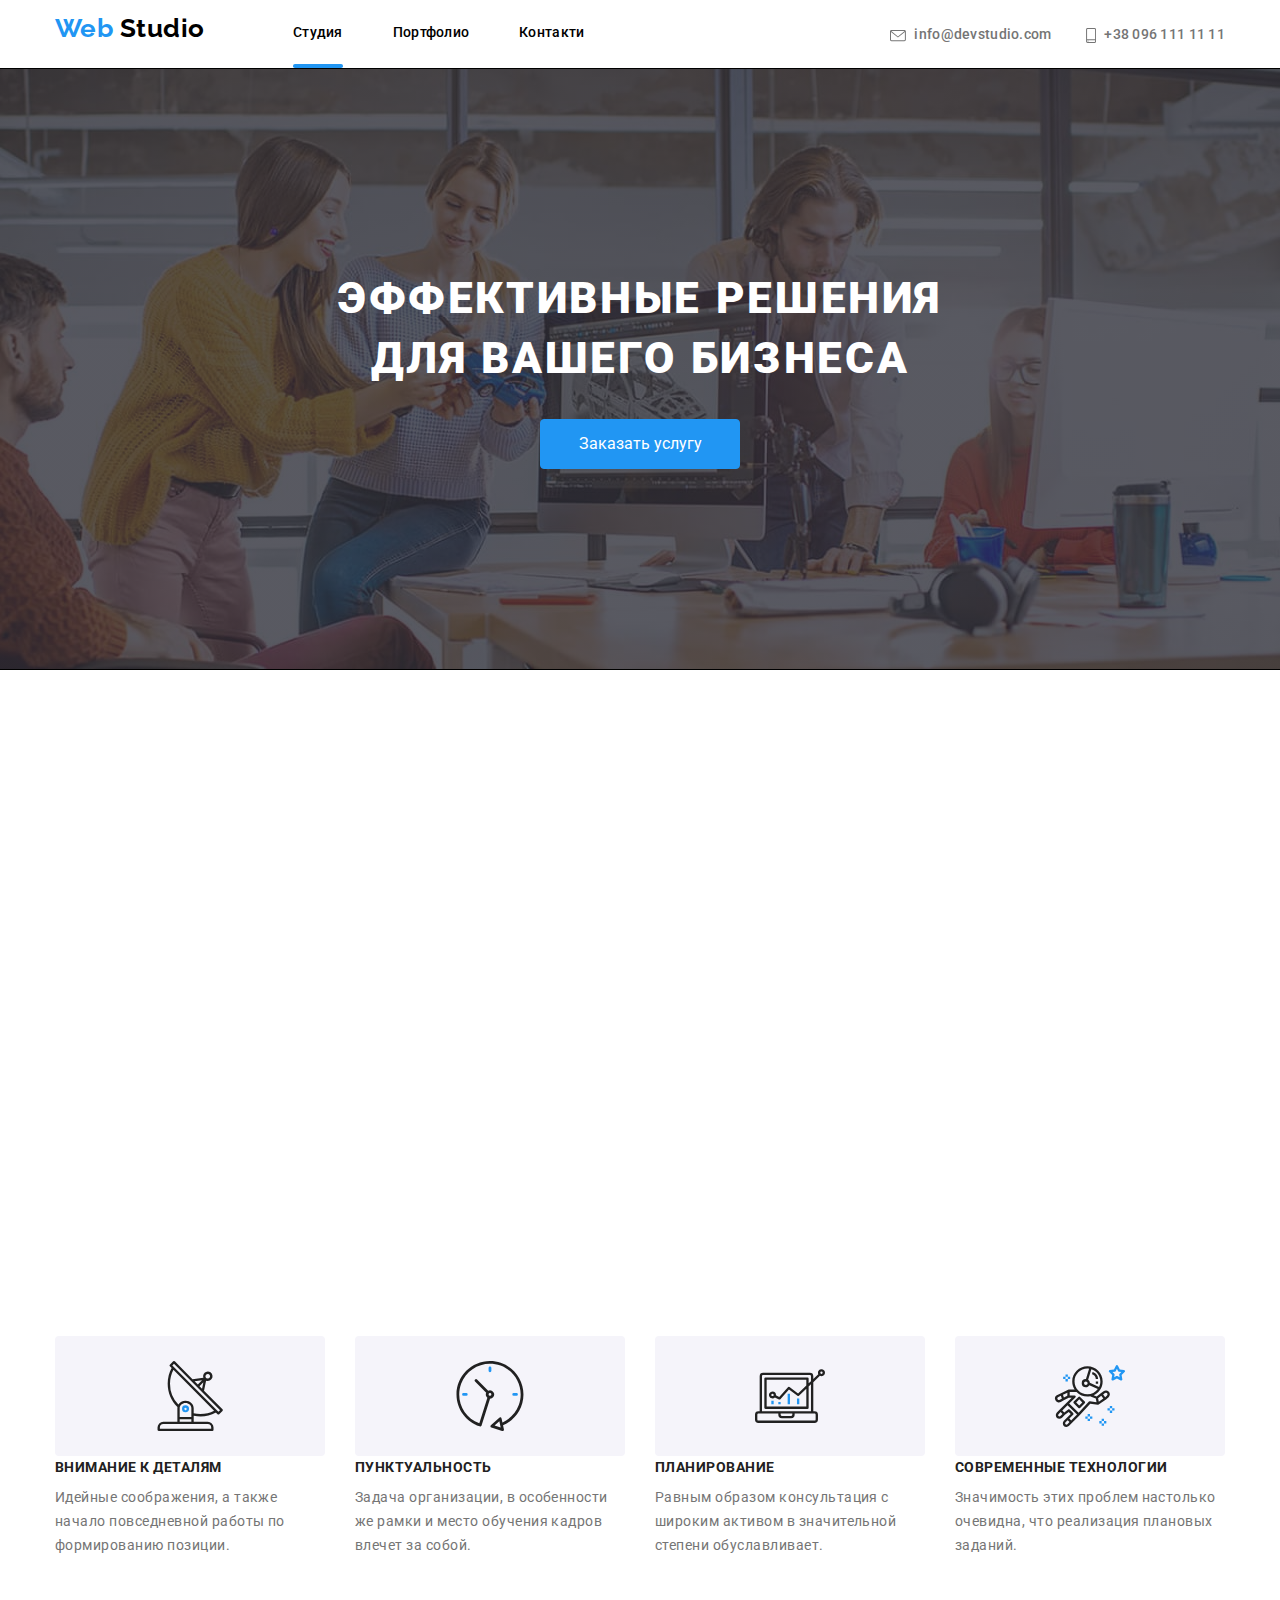
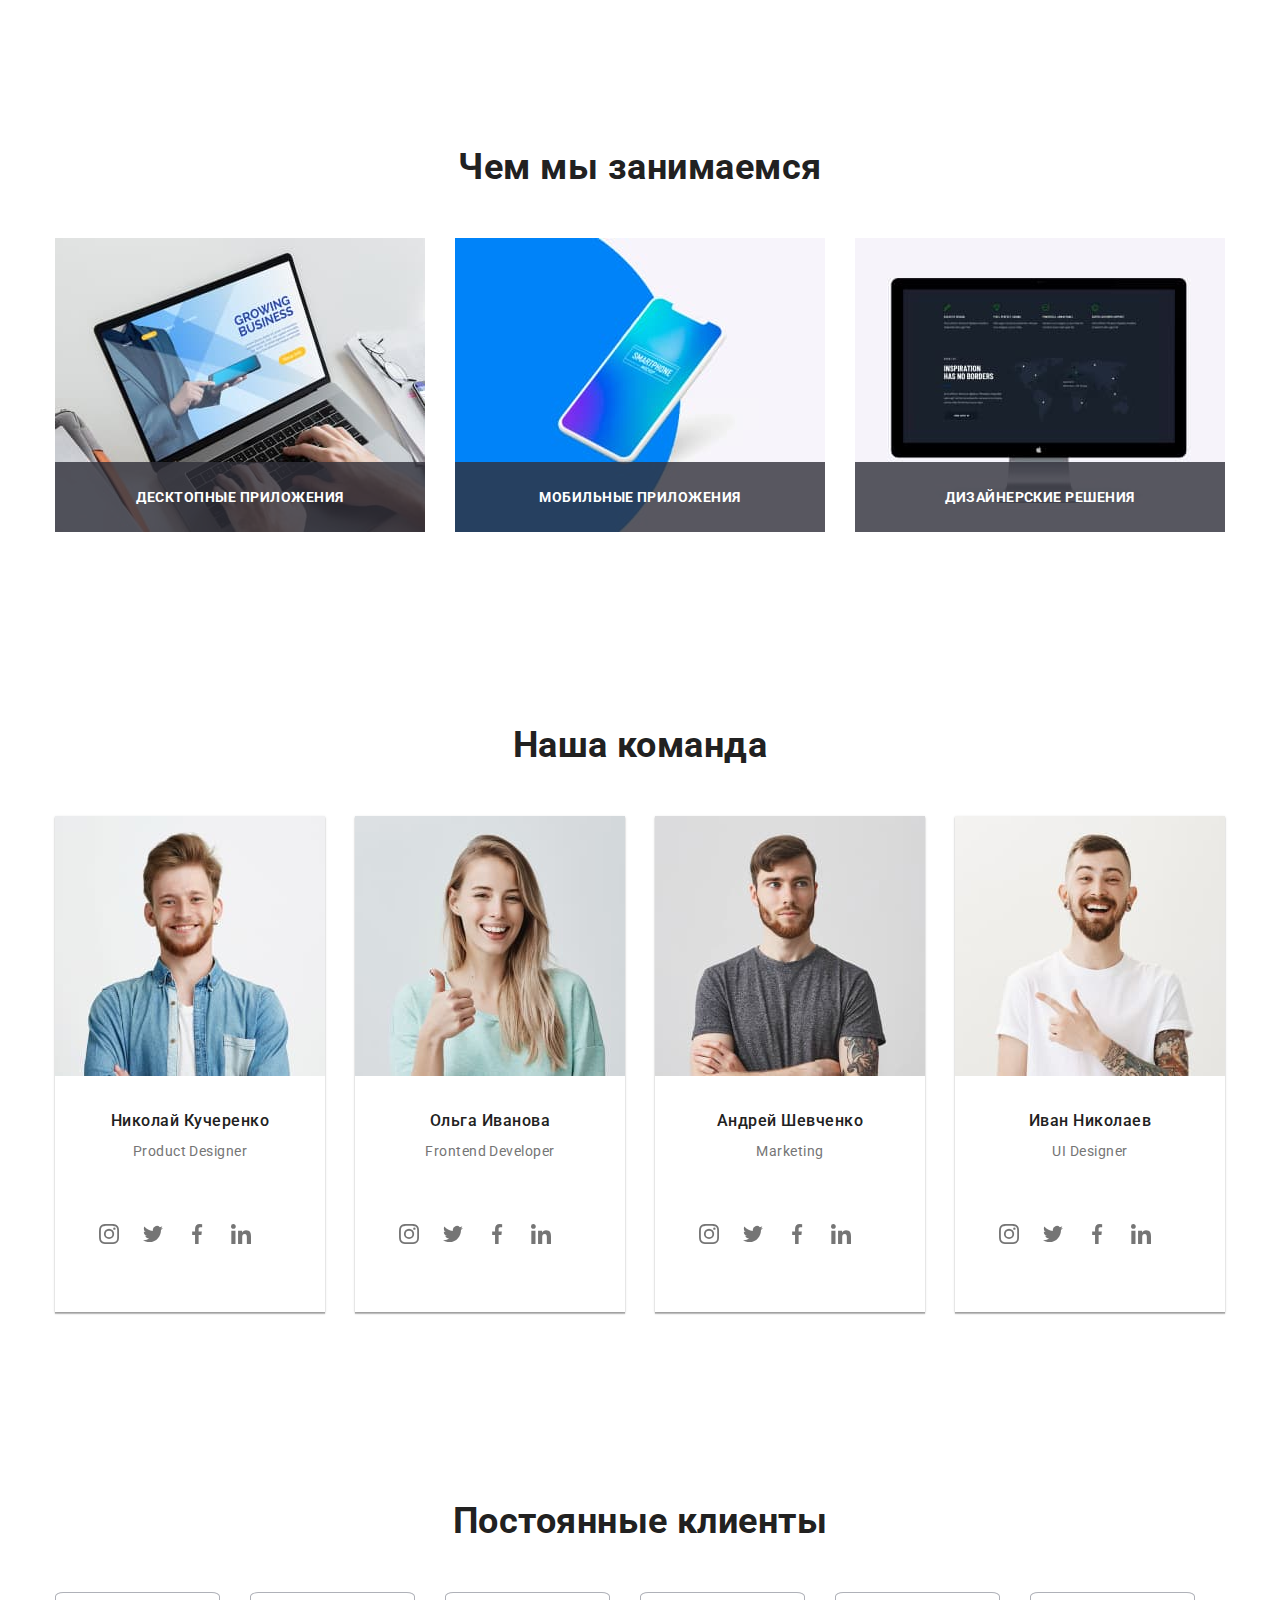
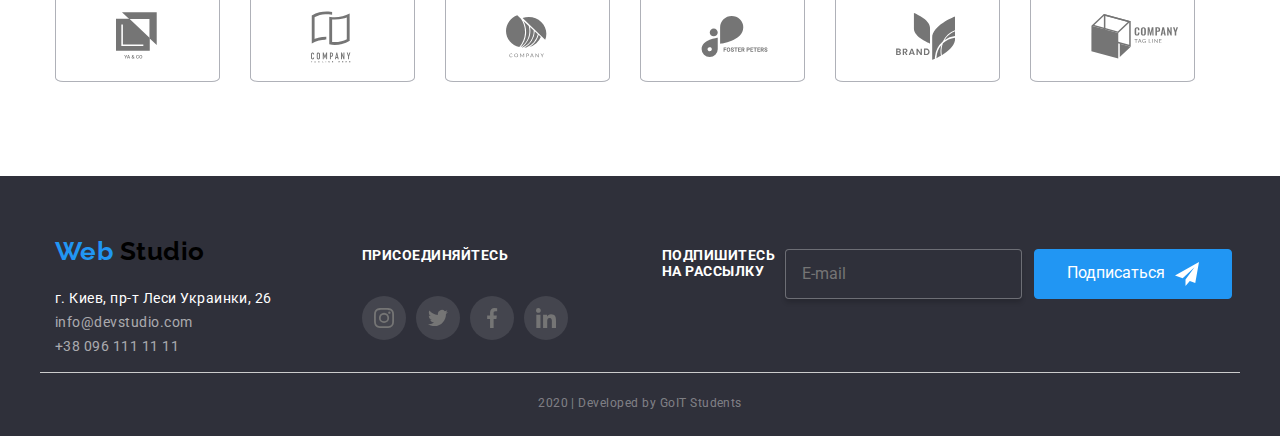
==== commit 31f937e6: "work 6 - modalka and podpyska" ====
--- a/index.html
+++ b/index.html
@@ -39,49 +39,50 @@
             <div class="container container-hero">
                 <h1 class="hero-title">Эффективные решения для вашего бизнеса</h1>
                 <button type="button" class="button" data-modal-open>Заказать услугу</button>
-                    <form class="form js-speaker-form">
-                        <p class="form-title">Оставьте свои данные, мы вам перезвоним</p>
-                        <div class="form-field">
-                            <input class="form-input" type="text" name="name" id="name" placeholder=" " />
-                            <label for="name" class="form-label">Имя</label>
-                            <svg class="form-icon" width="18" height="18">
-                                <use href="./images/symbol-defs.svg#people"></use>
-                            </svg>
-                        </div>
-                        <div class="form-field">
-                            <input class="form-input" type="tel" name="tel" id="tel" placeholder=" " />
-                            <label for="tel" class="form-label">Телефон</label>
-                            <svg class="form-icon" width="18" height="18">
-                                <use href="./images/symbol-defs.svg#telefone"></use>
-                            </svg>
-                        </div>
-                        <div class="form-field">
-                            <input class="form-input" type="email" name="mail" id="mail" placeholder=" " />
-                            <label for="mail" class="form-label">Почта</label>
-                            <svg class="form-icon" width="18" height="18">
-                                <use href="./images/symbol-defs.svg#envelope"></use>
-                            </svg>
-                         </div>
-                        <div class="form-field">
-                            <label for="comment">Комментарий</label>
-                            <textarea name="comment" id="comment" rows="15" class="comment textarea"></textarea>
-                        </div>
-                        <div class="form-field">
+            </div>
+        </section>
+            <div class="backdrop is-hidden" data-modal>
+                <form class="form js-speaker-form">
+                    <button class="close" data-modal-close>
+                        <svg class="icon-close" width="18" height="18">
+                            <use href="./images/symbol-defs.svg#close"></use>
+                        </svg>
+                    </button>
+                    <p class="form-title">Оставьте свои данные, мы вам перезвоним</p>
+                    <div class="form-field">
+                        <input class="form-input" type="text" name="name" id="name" placeholder=" " />
+                        <label for="name" class="form-label">Имя</label>
+                        <svg class="form-icon">
+                            <use href="./images/symbol-defs.svg#person"></use>
+                        </svg>
+                    </div>
+                    <div class="form-field">
+                        <input class="form-input" type="tel" name="tel" id="tel" placeholder=" " />
+                        <label for="tel" class="form-label">Телефон</label>
+                        <svg class="form-icon">
+                            <use href="./images/symbol-defs.svg#phone"></use>
+                        </svg>
+                    </div>
+                    <div class="form-field">
+                        <input class="form-input" type="email" name="mail" id="mail" placeholder=" " />
+                        <label for="mail" class="form-label">Почта</label>
+                        <svg class="form-icon">
+                            <use href="./images/symbol-defs.svg#email"></use>
+                        </svg>
+                    </div>
+                    <div class="field-textarea">
+                        <label for="comment" class="form-textarea">Комментарий</label>
+                        <textarea name="comment" id="comment" rows="15" class="comment textarea" placeholder=""></textarea>
+                    </div>
+                    <div>
+                        <label for="policy" class="checkbox-text">Соглашаюсь с рассылкой и принимаю<a href="">Условия договора</a>
                             <input type="checkbox" name="" id="policy" class="checkbox">
-                            <label for="policy">Соглашаюсь с рассылкой и принимаю<a href="">Условия договора</a></label>
-                        </div>
-                        <button type="submit">Отправить</button>
+                            <span class="icon-box"></span>
+                        </label> 
+                    </div>
+                    <button type="submit" class="button">Отправить</button>
                 </form>
-                <div class="backdrop is-hidden" data-modal>
-                    <div class="modal">
-                        <p>
-                            Lorem, ipsum dolor sit amet consectetur adipisicing elit. Ratione inventore aspernatur quibusdam voluptas esse recusandae sed placeat rerum consequatur excepturi assumenda magnam maxime cupiditate sapiente perspiciatis, exercitationem porro nulla culpa?
-                        </p>
-                        <button data-modal-close>Закрить</button>
-                    </div>
-                </div>
-            </div>
-        </section>
+            </div>
         <section>
             <div class="container container-mesedg">
                 <ul class="list">
@@ -386,13 +387,18 @@
                     </li> 
                 </ul>   
             </div>
-            <div class="mail">
-                <h3 class="footer-title mails">Подпишитесь на рассылку</h3>
-                <button type="button" class="buttons">Подписаться
-                    <svg class="icon-send" width="24" height="24">
-                        <use href="./images/sprite.svg#send"></use>
-                    </svg> 
-                </button>
+            <div>
+                <form class="forms">
+                    <div class="forms-mail">
+                        <h3 class="footer-title mails">Подпишитесь на рассылку</h3>
+                        <input class="forms-input" type="email" name="email" placeholder="E-mail" />
+                        <button type="submit" class="buttons">Подписаться
+                            <svg class="icon-send" width="24" height="24">
+                                <use href="./images/sprite.svg#send"></use>
+                            </svg> 
+                        </button>
+                    </div>
+                </form>
             </div>
         </div>
         <p class="avtor">2020 | Developed by GoIT Students</p>
--- a/css/styles.css
+++ b/css/styles.css
@@ -246,12 +246,42 @@
     background-color: var(--primary-white-color);
 }
 
+.backdrop {
+    box-shadow: 0px 2px 1px rgba(0, 0, 0, 0.2), 0px 1px 1px rgba(0, 0, 0, 0.14), 0px 1px 3px rgba(0, 0, 0, 0.12);
+    border-radius: 4px;
+}
+
+.is-hidden {
+    visibility: hidden;
+}
+
 .form {
     width: 528px;
     margin-left: auto;
     margin-right: auto;
     padding: 40px;
     background-color: var(--primary-white-color);
+    position: relative;
+    border: 2px solid var(--title-text-color);
+}
+
+.close {
+    position: absolute;
+    top: 8px;
+    right: 8px;
+    border-radius: 50%;
+    width: 30px;
+    height: 30px;
+    transform: translateX(-10%);
+    cursor: pointer;
+}
+
+.icon-close {
+    align-items: center;
+}
+
+..icon-close:focus {
+    color: var(--accent-color);
 }
 
 .form-title {
@@ -312,19 +342,70 @@
     fill: var(--accent-color);
 }
 
+.field-textarea {
+    position: relative;
+    margin-bottom: 20px;
+}
+
+.form-textarea {
+    position: absolute;
+    top: 20%;
+    left: 16px;
+    transform: translateY(-60%);
+}
+
+.comment {
+    width: 448px;
+    height: 120px;
+    padding: 12px 16px;
+    margin: 0; 
+}
+
 .textarea {
     resize: none;
 }
 
-.comment {
-    padding: 12px;
-    max-width: 448px;
-    max-height: 120px;
+.checkbox-text {
+    font-family: Roboto;
+    font-style: normal;
+    font-weight: normal;
+    font-size: 14px;
+    line-height: 24px;
+    margin-left: 8px;
 }
 
 .checkbox {
-    width: 426px;
-    height: 24px;
+    position: absolute;
+    width: 1px;
+    height: 1px;
+    margin: -1px;
+    border: 0;
+    padding: 0;
+    clip: rect(0 0 0 0 );
+    overflow: hidden;
+}
+
+.label {
+    display: flex;
+    align-items: center;
+}
+
+.icon-box {
+    display: inline-block;
+    width: 16px;
+    height: 15px;
+    margin-right: 8px;
+    
+    border: 2px solid var(--link-color);
+    border-radius: 2px;
+}
+
+.checkbox:checked + .icon-box {
+    border-color: var(--accent-color);
+    background-color: var(--accent-color);;
+    background-image: url(../images/iconcheck.svg);
+    background-size: contain;
+    background-origin: border-box;
 }
 
 .container-mesedg {
@@ -617,7 +698,6 @@
 
 .insts {
     width: 145px;
-    margin-bottom: 20px;
 }
 
 .list-icons {
@@ -629,24 +709,40 @@
     padding-left: 12px;
 }
 
- .mail {
-    display: block;
+.forms {
     width: 570px;
-    margin-left: 450px;
- }
-
- .mails {
-    width: 219px;
+    height: 86px;
+    margin-left: 94px;
+}
+ 
+.forms-mail {
+    display: flex;
+    align-items: center;
+}
+
+.forms-input {
+    width: 358px;
+    height: 50px;
+    padding: 15px 16px;
+    border: 1px solid rgba(255, 255, 255, 0.3);
+    box-sizing: border-box;
+    box-shadow: 0px 4px 4px rgba(0, 0, 0, 0.15);
+    border-radius: 4px;
+    background-color:  #2F303A;
+}
+
+.mails {
     margin-bottom: 20px;
     padding-left: 0;
- }
-
- .buttons {
+}
+
+.buttons {
     display: inline-flex;
     border-radius: 4px;
     padding: 10px 32px;
     max-width: 200px;
     height: 50px;
+    margin-left: 12px;
 
     color: var(--primary-white-color);
     border: 1px solid var(--accent-color);
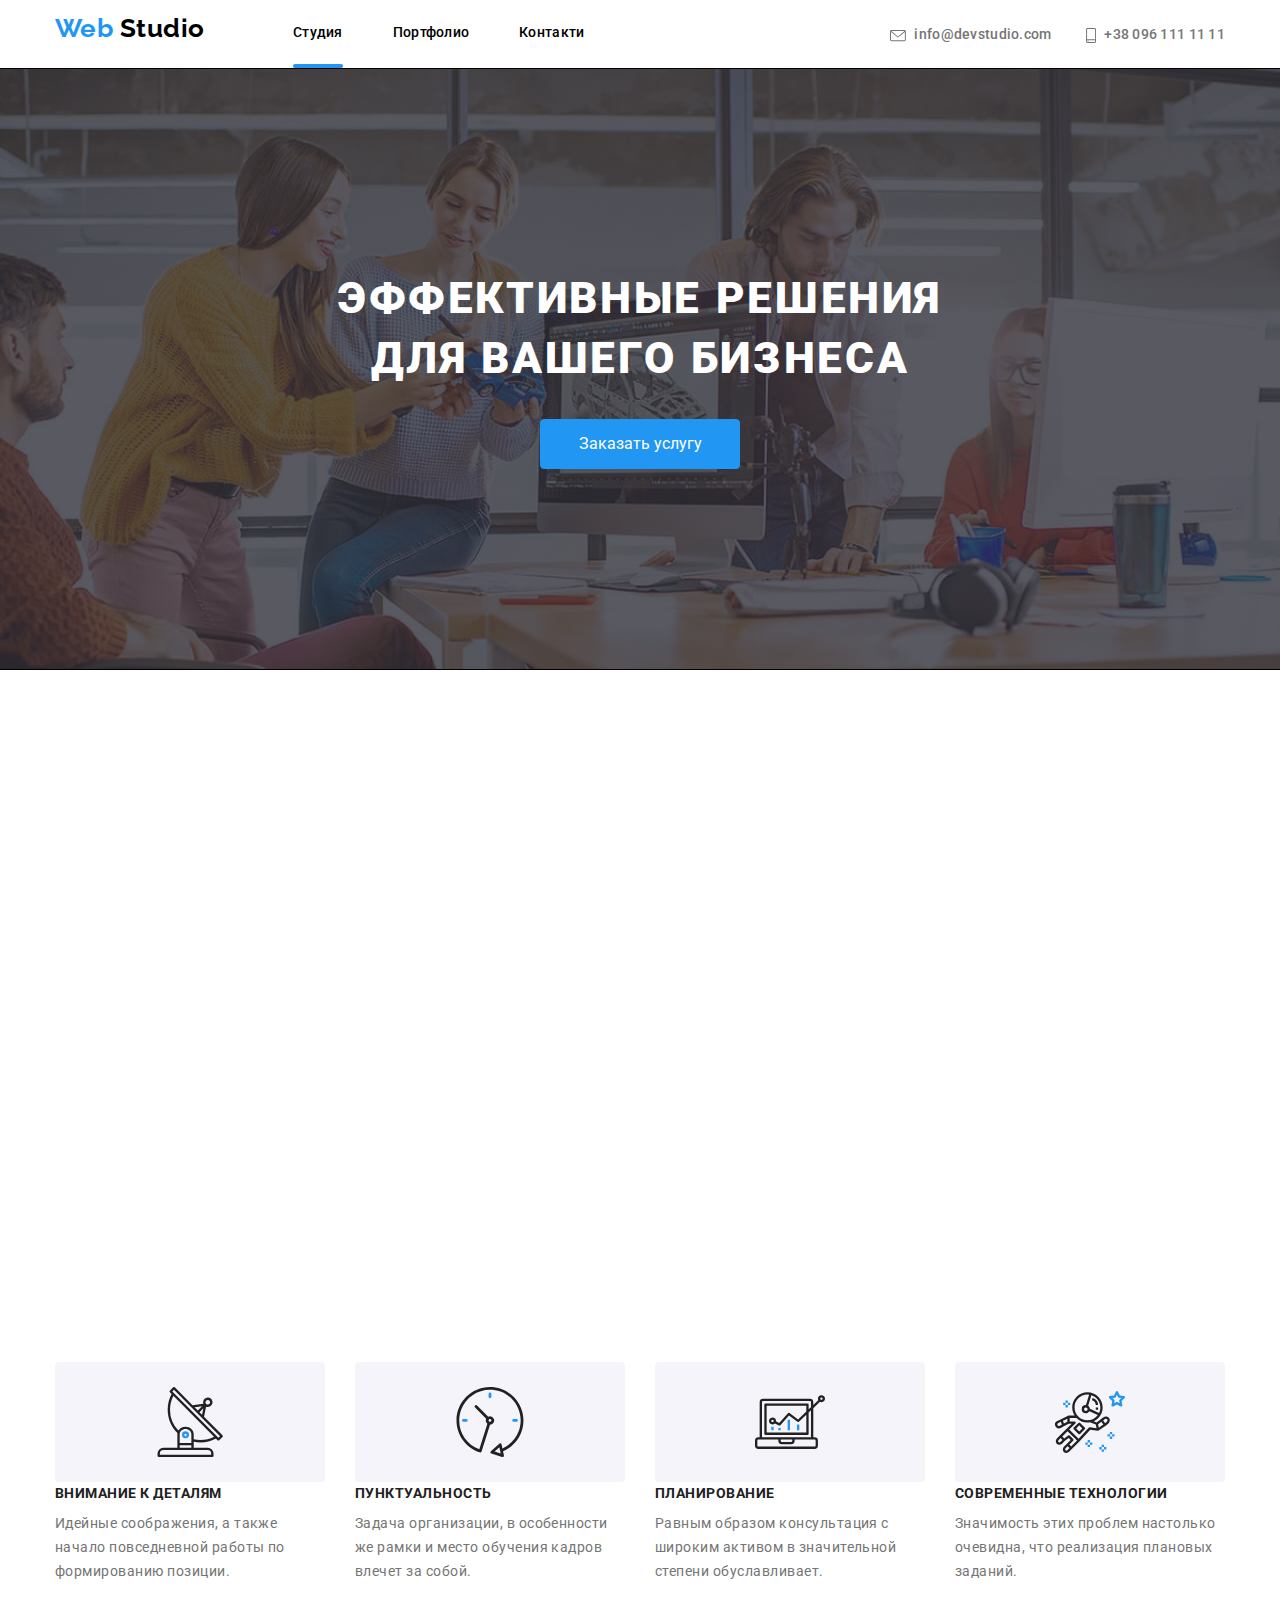
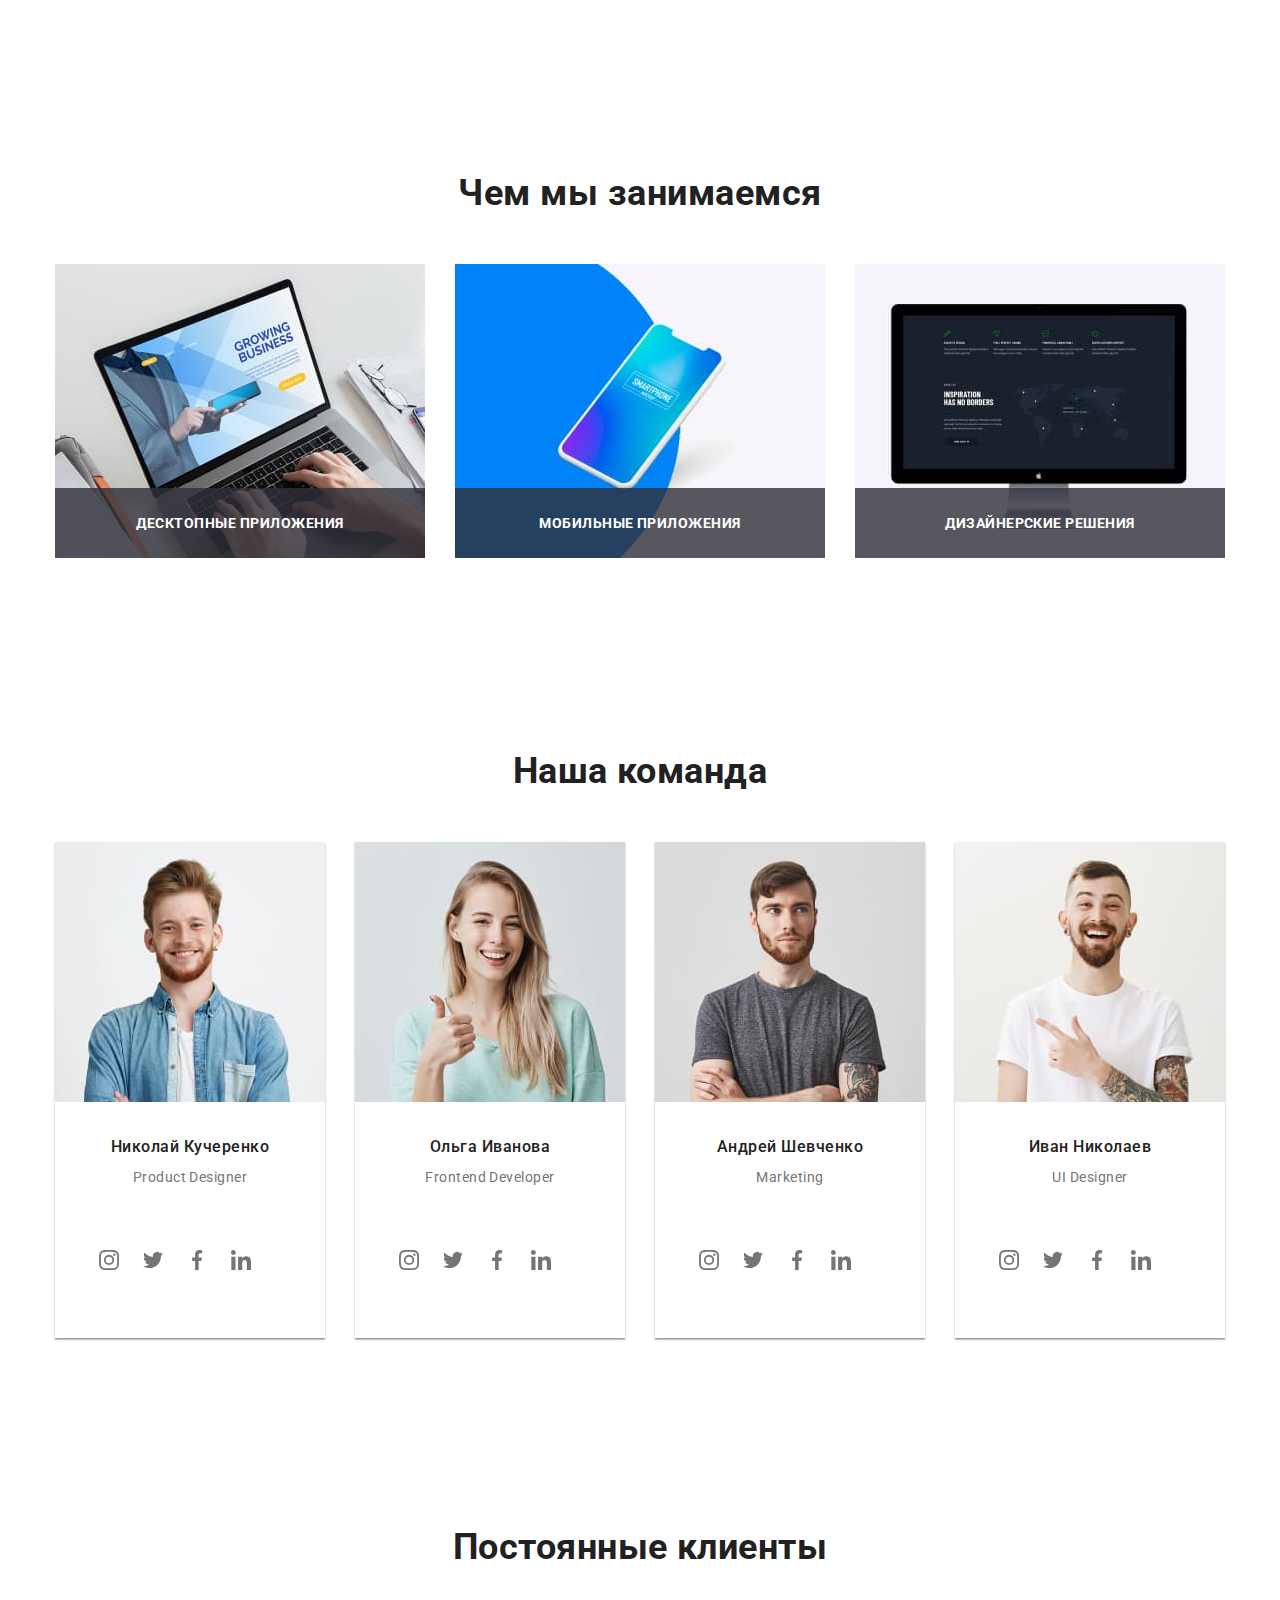
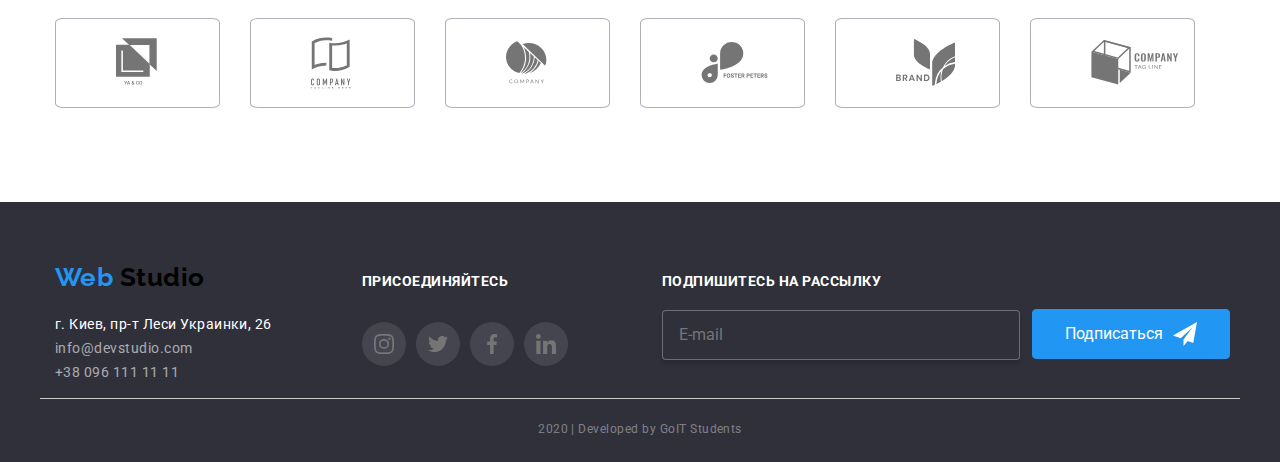
==== commit b025e845: "work 6 -  final" ====
--- a/index.html
+++ b/index.html
@@ -71,16 +71,16 @@
                         </svg>
                     </div>
                     <div class="field-textarea">
+                        <textarea name="comment" id="comment" rows="15" placeholder=" " class="comment textarea" placeholder=""></textarea>
                         <label for="comment" class="form-textarea">Комментарий</label>
-                        <textarea name="comment" id="comment" rows="15" class="comment textarea" placeholder=""></textarea>
-                    </div>
-                    <div>
-                        <label for="policy" class="checkbox-text">Соглашаюсь с рассылкой и принимаю<a href="">Условия договора</a>
-                            <input type="checkbox" name="" id="policy" class="checkbox">
+                    </div>
+                    <div class="checkbox-box">
+                        <label for="policy" class="checkbox-text">Соглашаюсь с рассылкой и принимаю<a href="" class="doc"> Условия договора</a>
+                            <input type="checkbox" name="checkbox" id="policy" class="checkbox">
                             <span class="icon-box"></span>
-                        </label> 
-                    </div>
-                    <button type="submit" class="button">Отправить</button>
+                        </label>
+                    </div>
+                    <button type="submit" class="button form-button">Отправить</button>
                 </form>
             </div>
         <section>
@@ -390,9 +390,11 @@
             <div>
                 <form class="forms">
                     <div class="forms-mail">
+                        <div class="forms-mails">
                         <h3 class="footer-title mails">Подпишитесь на рассылку</h3>
                         <input class="forms-input" type="email" name="email" placeholder="E-mail" />
-                        <button type="submit" class="buttons">Подписаться
+                        </div>
+                        <button type="submit" class="buttons submit">Подписаться
                             <svg class="icon-send" width="24" height="24">
                                 <use href="./images/sprite.svg#send"></use>
                             </svg> 
--- a/css/styles.css
+++ b/css/styles.css
@@ -131,7 +131,7 @@
     top: 32px;
     border-radius: 2px;
     background-color: var(--accent-color);
-    transition: opacity 250ms var(--timing-function);
+    transition: opacity var(--timing), var(--timing-function);
     opacity: 0;
 }
 
@@ -246,9 +246,10 @@
     background-color: var(--primary-white-color);
 }
 
+/*Модалка*/
+
 .backdrop {
-    box-shadow: 0px 2px 1px rgba(0, 0, 0, 0.2), 0px 1px 1px rgba(0, 0, 0, 0.14), 0px 1px 3px rgba(0, 0, 0, 0.12);
-    border-radius: 4px;
+    transition: 250ms var(--timing-function);
 }
 
 .is-hidden {
@@ -262,26 +263,32 @@
     padding: 40px;
     background-color: var(--primary-white-color);
     position: relative;
-    border: 2px solid var(--title-text-color);
+    box-shadow: 0px 2px 1px rgba(0, 0, 0, 0.2), 0px 1px 1px rgba(0, 0, 0, 0.14), 0px 1px 3px rgba(0, 0, 0, 0.12);
+    border-radius: 4px;
 }
 
 .close {
     position: absolute;
+    width: 30px;
+    height: 30px;
     top: 8px;
     right: 8px;
+    background-color: var(--primary-white-color);
     border-radius: 50%;
-    width: 30px;
-    height: 30px;
+    border: 1px solid rgba(33, 33, 33, 0.2);
     transform: translateX(-10%);
     cursor: pointer;
 }
 
 .icon-close {
-    align-items: center;
-}
-
-..icon-close:focus {
-    color: var(--accent-color);
+    position: absolute;
+    top: 0;
+    left: 5px;
+    transform: translateY(30%);
+}
+
+.close:focus + .icon-close {
+    fill: var(--accent-color);
 }
 
 .form-title {
@@ -294,7 +301,6 @@
 }
 
 .form-field {
-    outline: 1px solid var(--title-text-color);
     margin-bottom: 28px;
     position: relative;
 }
@@ -304,16 +310,17 @@
     top: 50%;
     left: 42px;
     transform: translateY(-50%);
-    color: var(--primary-text-color);
-    transition: transform 250ms linear;
+    color: var(--title-text-color);
+    transition: transform var(--timing), var(--timing-function);
 }
 
 .form-input {
     width: 100%;
     margin: 0;
     padding: 12px 18px;
-    border-radius: 1px;
-    border: 1px solid var(--primary-text-color);
+    border: 1px solid rgba(33, 33, 33, 0.2);
+    box-sizing: border-box;
+    border-radius: 4px;
 }
 
 .form-input:focus + .form-label,
@@ -352,26 +359,47 @@
     top: 20%;
     left: 16px;
     transform: translateY(-60%);
+    color: var(--primary-text-color);
+    transition: transform var(--timing), var(--timing-function);
+}
+
+.comment:focus + .form-textarea,
+.comment:focus:not(:placeholder-shown) + .form-textarea {
+    color: var(--accent-color);
+    transform: translateY(-50px);
+}
+
+.comment:placeholder-shown {
+    background-color: var(--primary-white-color);
 }
 
 .comment {
     width: 448px;
     height: 120px;
     padding: 12px 16px;
-    margin: 0; 
+    margin: 0;
+    border: 1px solid rgba(33, 33, 33, 0.2);
+    box-sizing: border-box;
+    border-radius: 4px;
 }
 
 .textarea {
     resize: none;
 }
 
+.label {
+    display: flex;
+}
+
+.checkbox-box {
+    position: relative;
+}
+
 .checkbox-text {
-    font-family: Roboto;
-    font-style: normal;
-    font-weight: normal;
     font-size: 14px;
     line-height: 24px;
     margin-left: 8px;
+    margin-left: 25px;
 }
 
 .checkbox {
@@ -385,28 +413,35 @@
     overflow: hidden;
 }
 
-.label {
-    display: flex;
-    align-items: center;
-}
-
 .icon-box {
+    position: absolute;
     display: inline-block;
     width: 16px;
     height: 15px;
-    margin-right: 8px;
-    
+    top: 5px;
+    left: 0;
     border: 2px solid var(--link-color);
     border-radius: 2px;
+    align-items: center;
 }
 
 .checkbox:checked + .icon-box {
     border-color: var(--accent-color);
-    background-color: var(--accent-color);;
+    background-color: var(--accent-color);
     background-image: url(../images/iconcheck.svg);
     background-size: contain;
     background-origin: border-box;
 }
+
+.doc {
+    color: var(--accent-color);
+    text-decoration-line: underline;
+}
+.form-button {
+    margin-left: 125px;
+    margin-top: 30px;
+}
+/*Модалка*/
 
 .container-mesedg {
     display: flex;
@@ -710,14 +745,18 @@
 }
 
 .forms {
+    display: flex;
     width: 570px;
     height: 86px;
     margin-left: 94px;
 }
  
 .forms-mail {
-    display: flex;
-    align-items: center;
+    display: flex; 
+}
+
+.forms-mails {
+    display: block;
 }
 
 .forms-input {
@@ -734,6 +773,11 @@
 .mails {
     margin-bottom: 20px;
     padding-left: 0;
+}
+
+.submit {
+    margin-top: 35px;
+
 }
 
 .buttons {
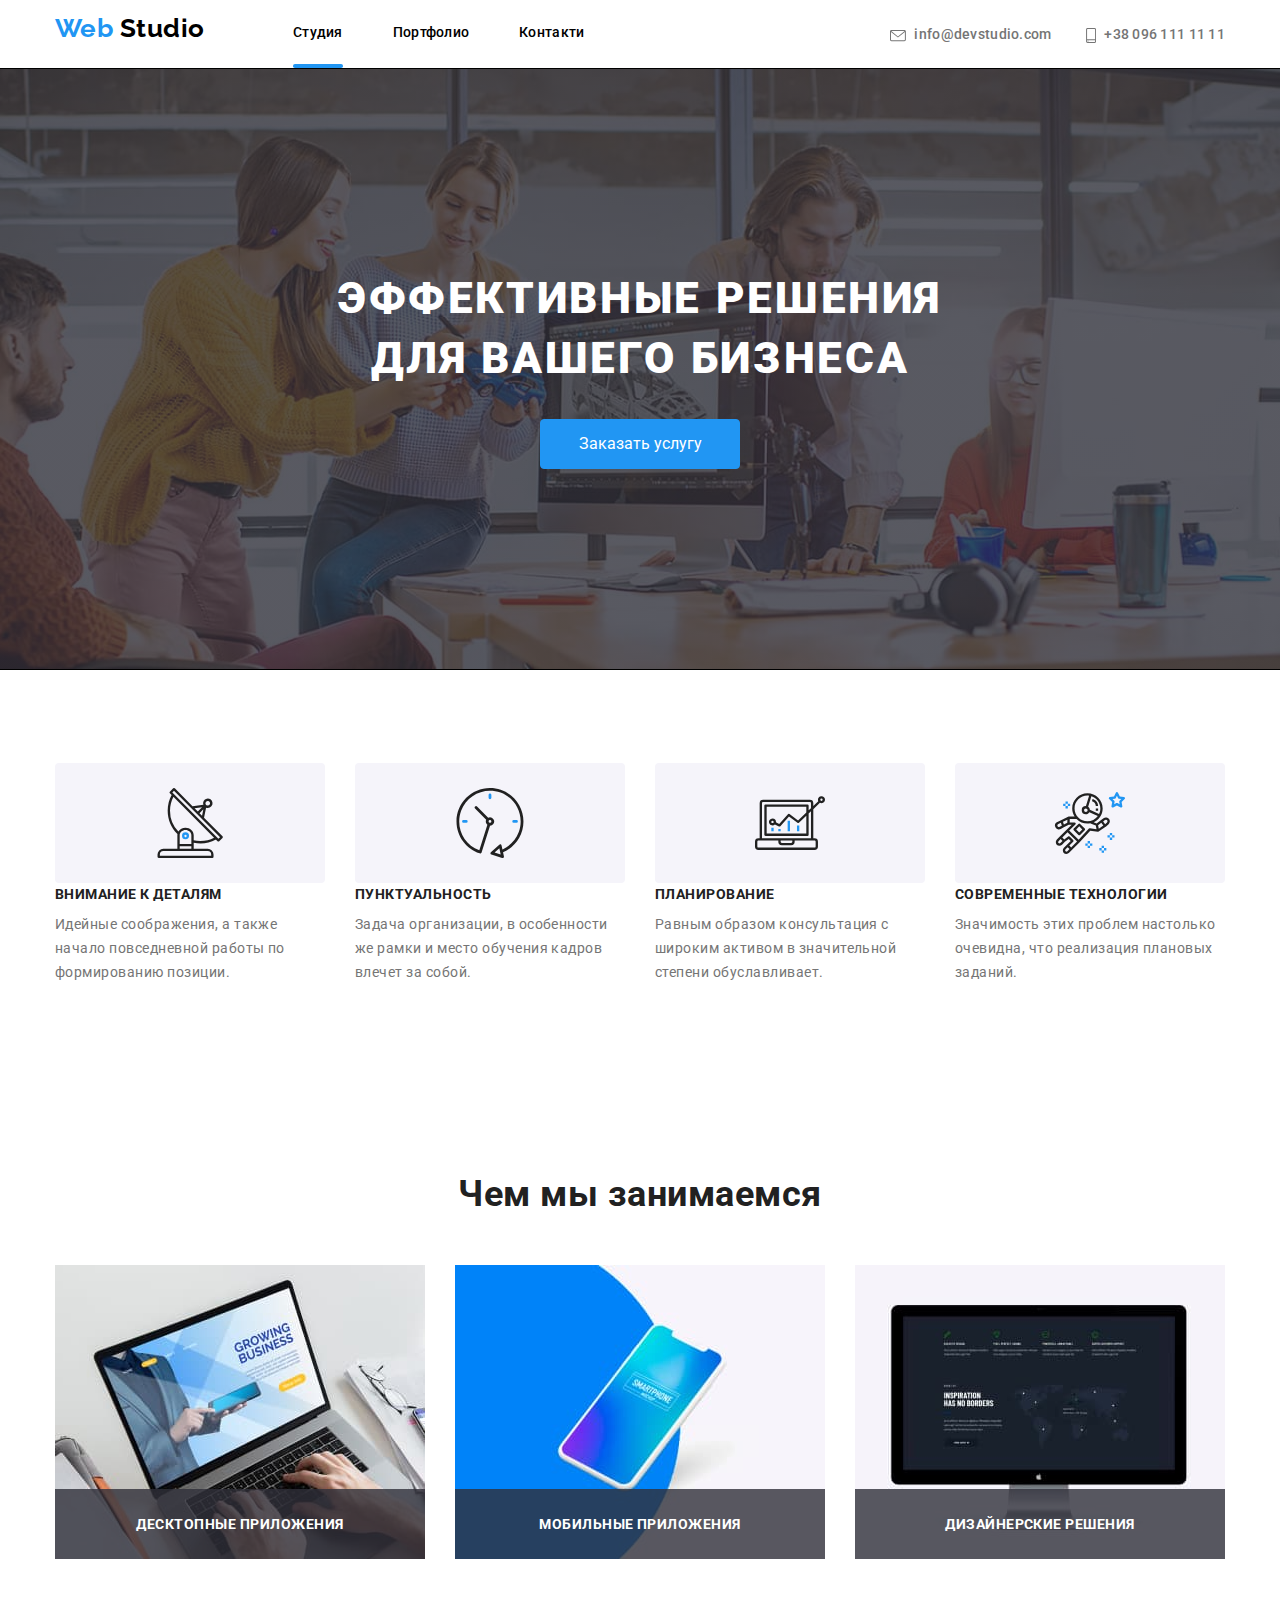
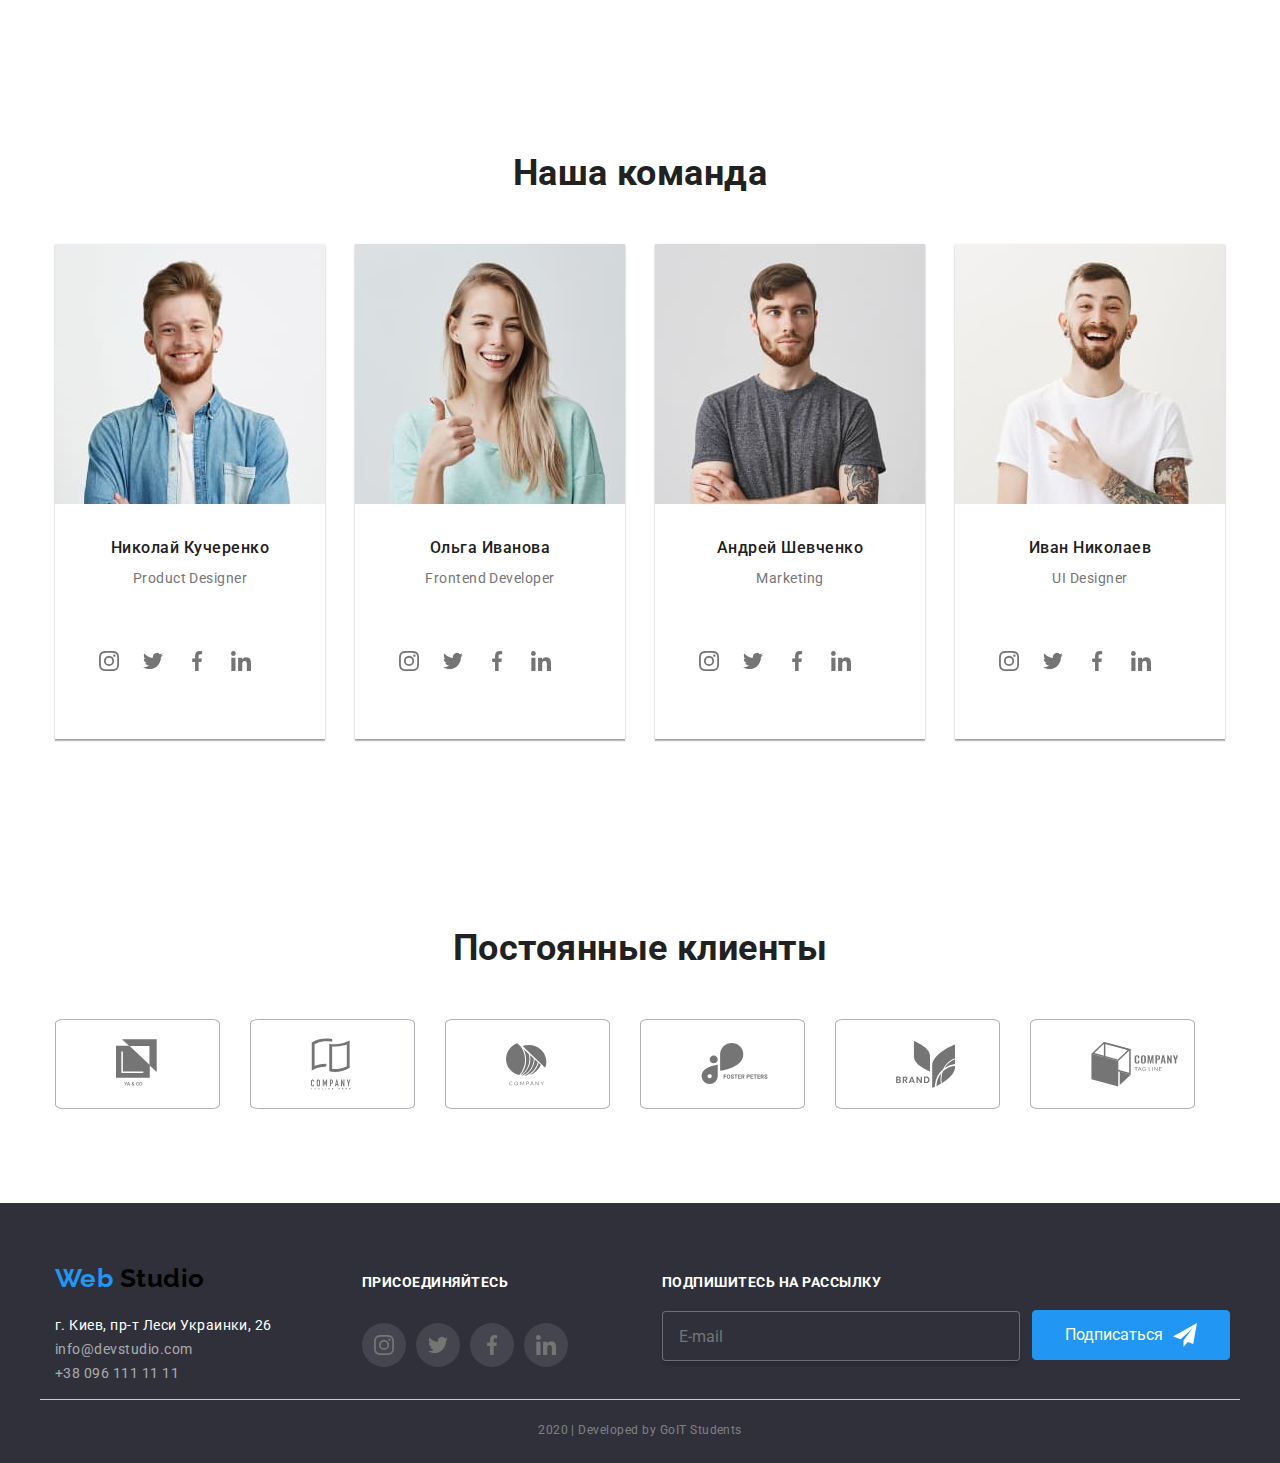
==== commit bf705a7c: "work 6 - mentor corection" ====
--- a/index.html
+++ b/index.html
@@ -43,7 +43,7 @@
         </section>
             <div class="backdrop is-hidden" data-modal>
                 <form class="form js-speaker-form">
-                    <button class="close" data-modal-close>
+                    <button type="button" class="close" data-modal-close>
                         <svg class="icon-close" width="18" height="18">
                             <use href="./images/symbol-defs.svg#close"></use>
                         </svg>
@@ -71,7 +71,7 @@
                         </svg>
                     </div>
                     <div class="field-textarea">
-                        <textarea name="comment" id="comment" rows="15" placeholder=" " class="comment textarea" placeholder=""></textarea>
+                        <textarea name="comment" id="comment" rows="15" placeholder=" " class="comment textarea"></textarea>
                         <label for="comment" class="form-textarea">Комментарий</label>
                     </div>
                     <div class="checkbox-box">
@@ -387,21 +387,17 @@
                     </li> 
                 </ul>   
             </div>
-            <div>
-                <form class="forms">
-                    <div class="forms-mail">
-                        <div class="forms-mails">
-                        <h3 class="footer-title mails">Подпишитесь на рассылку</h3>
-                        <input class="forms-input" type="email" name="email" placeholder="E-mail" />
-                        </div>
-                        <button type="submit" class="buttons submit">Подписаться
-                            <svg class="icon-send" width="24" height="24">
-                                <use href="./images/sprite.svg#send"></use>
-                            </svg> 
-                        </button>
-                    </div>
-                </form>
-            </div>
+            <form class="forms">
+                <div class="forms-mails">
+                    <h3 class="footer-title mails">Подпишитесь на рассылку</h3>
+                    <input class="forms-input" type="email" name="email" placeholder="E-mail" />
+                </div>
+                <button type="submit" class="buttons submit">Подписаться
+                    <svg class="icon-send" width="24" height="24">
+                        <use href="./images/sprite.svg#send"></use>
+                    </svg> 
+                </button>
+            </form>
         </div>
         <p class="avtor">2020 | Developed by GoIT Students</p>
     </footer>
--- a/css/styles.css
+++ b/css/styles.css
@@ -248,23 +248,29 @@
 
 /*Модалка*/
 
+
 .backdrop {
-    transition: 250ms var(--timing-function);
+    position: fixed;
+    top: 222px;
+    left: 690px;
+    width: 528px;
+    height: 581px;
+    box-shadow: 0px 2px 1px rgba(0, 0, 0, 0.2), 0px 1px 1px rgba(0, 0, 0, 0.14), 0px 1px 3px rgba(0, 0, 0, 0.12);
+    border-radius: 4px;
+    background-color: var(--primary-white-color);
 }
 
 .is-hidden {
     visibility: hidden;
+    opacity: 0;
+    pointer-events: visible;
 }
 
 .form {
-    width: 528px;
     margin-left: auto;
     margin-right: auto;
     padding: 40px;
-    background-color: var(--primary-white-color);
     position: relative;
-    box-shadow: 0px 2px 1px rgba(0, 0, 0, 0.2), 0px 1px 1px rgba(0, 0, 0, 0.14), 0px 1px 3px rgba(0, 0, 0, 0.12);
-    border-radius: 4px;
 }
 
 .close {
@@ -287,10 +293,6 @@
     transform: translateY(30%);
 }
 
-.close:focus + .icon-close {
-    fill: var(--accent-color);
-}
-
 .form-title {
     margin-bottom: 30px;
     font-style: normal;
@@ -309,35 +311,43 @@
     position: absolute;
     top: 50%;
     left: 42px;
+    font-size: 14px;
+    line-height: 16px;
+    letter-spacing: 0.01em;
+    color: var(--primary-text-color);
     transform: translateY(-50%);
-    color: var(--title-text-color);
     transition: transform var(--timing), var(--timing-function);
 }
 
 .form-input {
     width: 100%;
-    margin: 0;
     padding: 12px 18px;
     border: 1px solid rgba(33, 33, 33, 0.2);
     box-sizing: border-box;
     border-radius: 4px;
+    cursor: pointer;
 }
 
 .form-input:focus + .form-label,
 .form-input:not(:placeholder-shown) + .form-label {
     color: var(--accent-color);
-    transform: translateY(-50px);
+    transform: translateY(-40px);
+    margin-left: -30px;
 }
 
 .form-input:placeholder-shown {
     background-color: var(--primary-white-color);
 }
 
+.form-label:focus-within .form-input {
+    border-color: var(--accent-color);
+    outline:none;
+}
+
 .form-icon {
     position: absolute;
     top: 50%;
     left: 16px;
-
     display: inline-block;
     width: 18px;
     height: 18px;
@@ -358,29 +368,38 @@
     position: absolute;
     top: 20%;
     left: 16px;
-    transform: translateY(-60%);
+    font-size: 14px;
+    line-height: 16px;
+    letter-spacing: 0.01em;
     color: var(--primary-text-color);
+    transform: translateY(-50%);
     transition: transform var(--timing), var(--timing-function);
-}
-
-.comment:focus + .form-textarea,
-.comment:focus:not(:placeholder-shown) + .form-textarea {
-    color: var(--accent-color);
-    transform: translateY(-50px);
-}
-
-.comment:placeholder-shown {
-    background-color: var(--primary-white-color);
 }
 
 .comment {
     width: 448px;
     height: 120px;
     padding: 12px 16px;
-    margin: 0;
     border: 1px solid rgba(33, 33, 33, 0.2);
     box-sizing: border-box;
     border-radius: 4px;
+    cursor: pointer;
+}
+
+.comment:focus + .form-textarea,
+.comment:not(:placeholder-shown) + .form-textarea {
+    color: var(--accent-color);
+    transform: translateY(-45px);
+    margin-left: 0;
+}
+
+.comment:placeholder-shown {
+    background-color: var(--primary-white-color);
+}
+
+.form-textarea:focus-within .comment {
+    border-color: var(--accent-color);
+    outline:none;
 }
 
 .textarea {
@@ -440,6 +459,7 @@
 .form-button {
     margin-left: 125px;
     margin-top: 30px;
+    cursor: pointer;
 }
 /*Модалка*/
 
@@ -749,10 +769,6 @@
     width: 570px;
     height: 86px;
     margin-left: 94px;
-}
- 
-.forms-mail {
-    display: flex; 
 }
 
 .forms-mails {
